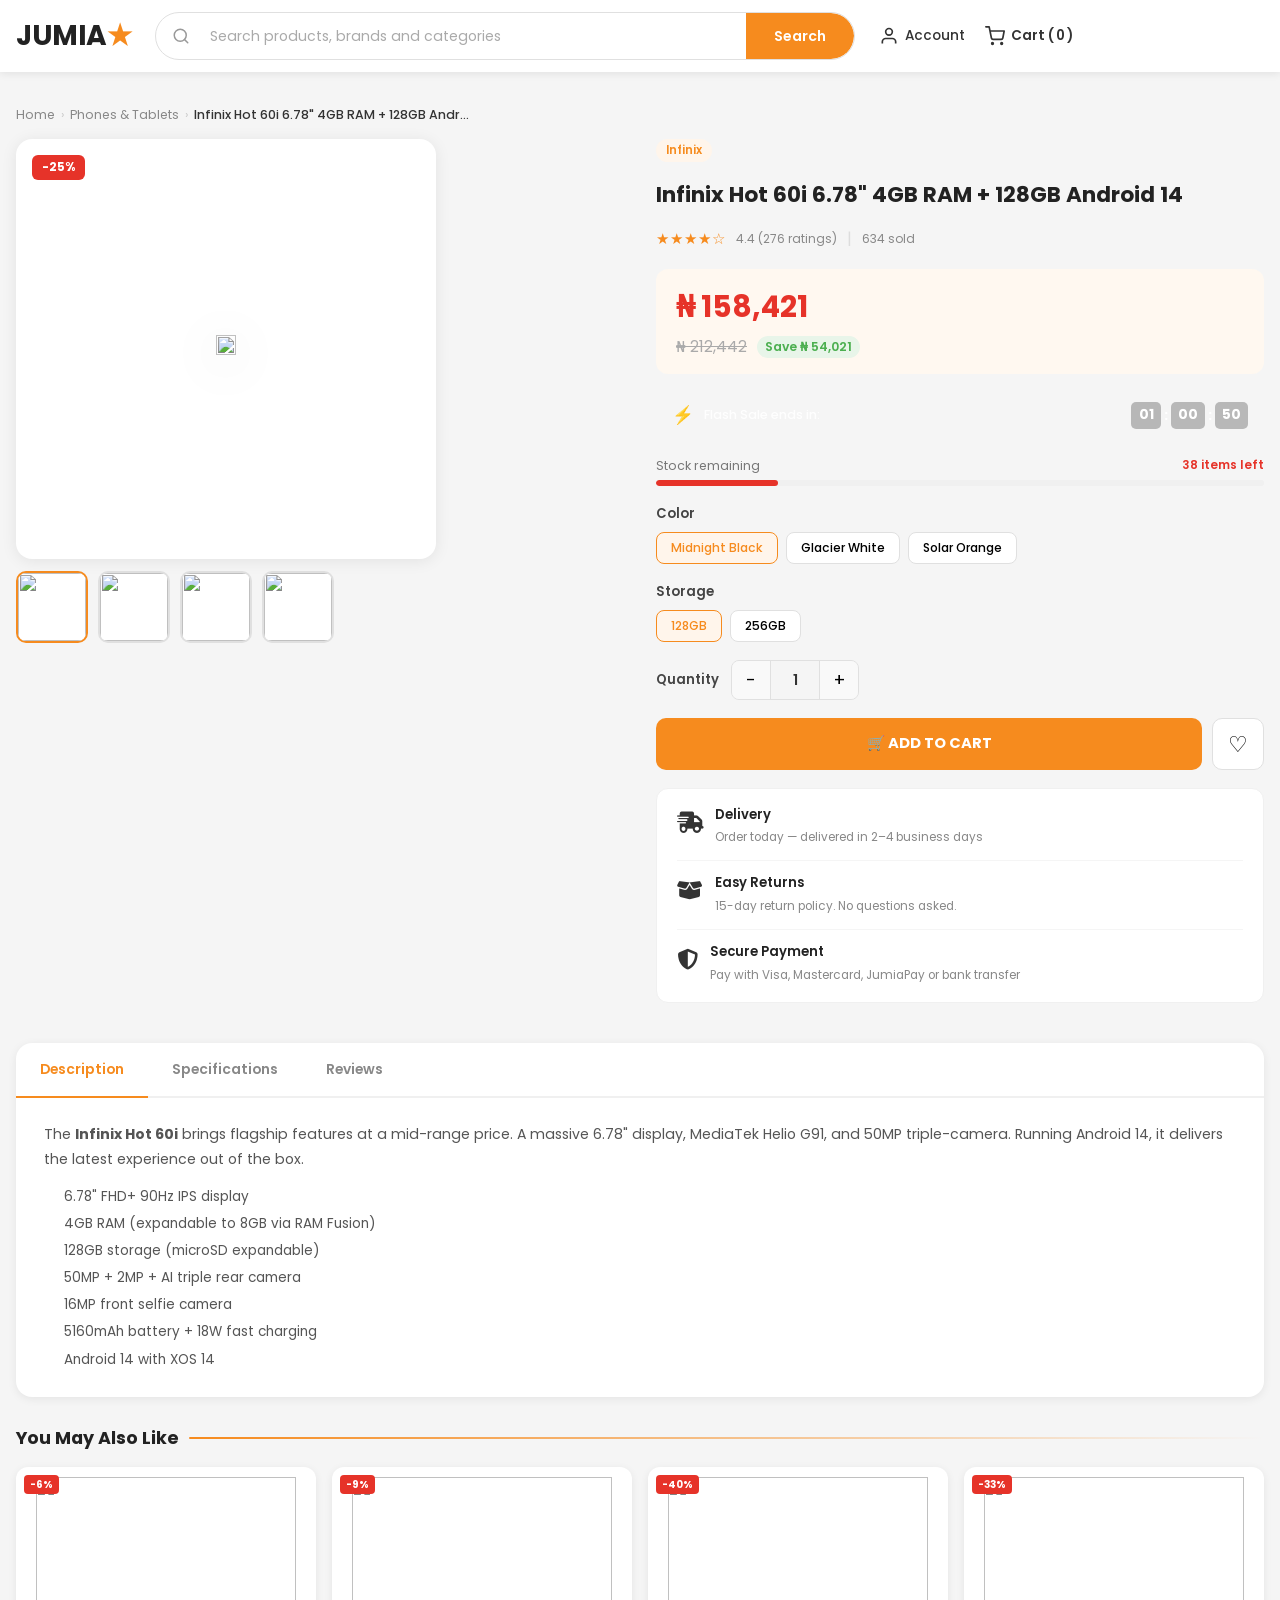
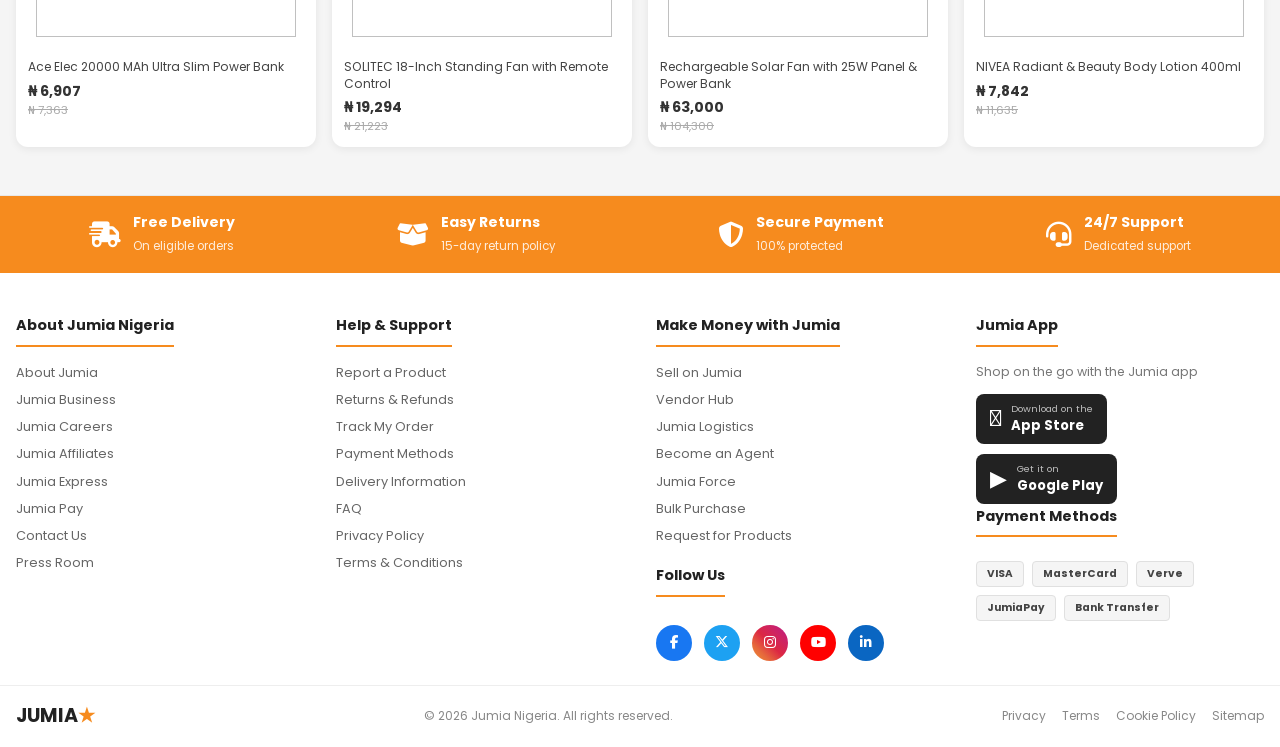
==== product.html @ 9095f402 "Add files via upload" ====
<!DOCTYPE html>
<html lang="en">
<head>
  <meta charset="UTF-8" />
  <meta name="viewport" content="width=device-width, initial-scale=1.0" />
  <title>Product — Jumia Nigeria</title>
  <link rel="stylesheet" href="https://cdnjs.cloudflare.com/ajax/libs/font-awesome/6.5.1/css/all.min.css">
  <link rel="preconnect" href="https://fonts.googleapis.com" />
  <link rel="preconnect" href="https://fonts.gstatic.com" crossorigin />
  <link rel="stylesheet" href="https://cdnjs.cloudflare.com/ajax/libs/font-awesome/6.5.1/css/all.min.css">
  <link href="https://fonts.googleapis.com/css2?family=Poppins:wght@400;500;600;700&display=swap" rel="stylesheet" />
  <link rel="stylesheet" href="style.css" />
</head>
<body>
  <div class="toast" id="toast"></div>

  <!-- HEADER -->
  <header class="main-header">
    <div class="header-inner">
      <a href="index.html" class="logo">JUMIA<span class="logo-star">&#9733;</span></a>
      <form class="search-form" role="search" onsubmit="return false;">
        <span class="search-icon"><svg width="18" height="18" viewBox="0 0 24 24" fill="none" stroke="currentColor" stroke-width="2" stroke-linecap="round" stroke-linejoin="round"><circle cx="11" cy="11" r="8"/><line x1="21" y1="21" x2="16.65" y2="16.65"/></svg></span>
        <input type="search" class="search-input" placeholder="Search products, brands and categories" aria-label="Search products" />
        <button type="submit" class="search-btn">Search</button>
      </form>
      <nav class="header-nav">
        <a href="index.html" class="nav-item">
          <svg width="20" height="20" viewBox="0 0 24 24" fill="none" stroke="currentColor" stroke-width="2"><path d="M20 21v-2a4 4 0 0 0-4-4H8a4 4 0 0 0-4 4v2"/><circle cx="12" cy="7" r="4"/></svg>
          <span>Account</span>
        </a>
        <a href="cart.html" class="nav-item cart-item">
          <svg width="20" height="20" viewBox="0 0 24 24" fill="none" stroke="currentColor" stroke-width="2" stroke-linecap="round" stroke-linejoin="round"><circle cx="9" cy="21" r="1"/><circle cx="20" cy="21" r="1"/><path d="M1 1h4l2.68 13.39a2 2 0 0 0 2 1.61h9.72a2 2 0 0 0 2-1.61L23 6H6"/></svg>
          <span>Cart (<span id="cartCount">0</span>)</span>
        </a>
      </nav>
    </div>
  </header>

  <!-- PAGE -->
  <main class="main-content" style="padding-bottom:0">
    <div class="content-container">

      <nav class="breadcrumb">
        <a href="index.html">Home</a>
        <span class="breadcrumb-sep">›</span>
        <a href="#" id="bcCat">Category</a>
        <span class="breadcrumb-sep">›</span>
        <span class="breadcrumb-current" id="bcName">Product</span>
      </nav>

      <div class="product-page">
        <!-- GALLERY -->
        <div class="product-gallery">
          <div class="gallery-main">
            <span class="gallery-discount-tag" id="pdDiscount"></span>
            <span class="gallery-main-emoji" id="pdEmoji"></span>
          </div>
          <div class="gallery-thumbs" id="galleryThumbs"></div>
        </div>

        <!-- INFO -->
        <div class="product-info">
          <span class="product-brand-tag" id="pdBrand"></span>
          <h1 class="product-title" id="pdTitle">Loading...</h1>

          <div class="product-rating-row">
            <span class="stars" id="pdStars">★★★★☆</span>
            <span class="rating-count" id="pdRating"></span>
            <span class="rating-sep">|</span>
            <span class="rating-sold" id="pdSold"></span>
          </div>

          <div class="price-block">
            <span class="price-new" id="pdPriceNew"></span>
            <div class="price-old-row">
              <span class="price-old" id="pdPriceOld"></span>
              <span class="price-save" id="pdSave"></span>
            </div>
          </div>

          <div class="flash-bar">
            <span class="flash-bar-icon">⚡</span>
            <span class="flash-bar-label">Flash Sale ends in:</span>
            <div class="flash-bar-timer">
              <span class="flash-bar-unit" id="ftH">00</span>
              <span class="flash-bar-sep">:</span>
              <span class="flash-bar-unit" id="ftM">00</span>
              <span class="flash-bar-sep">:</span>
              <span class="flash-bar-unit" id="ftS">00</span>
            </div>
          </div>

          <div class="stock-wrap">
            <div class="stock-top">
              <span class="stock-bar-lbl">Stock remaining</span>
              <span class="stock-bar-txt" id="pdStockTxt"></span>
            </div>
            <div class="stock-bar-bg"><div class="stock-bar-fill" id="pdStockFill" style="width:20%"></div></div>
          </div>

          <div class="variant-section" id="colorsSection">
            <span class="variant-lbl">Color</span>
            <div class="variant-opts" id="colorOpts"></div>
          </div>
          <div class="variant-section" id="storageSection">
            <span class="variant-lbl">Storage</span>
            <div class="variant-opts" id="storageOpts"></div>
          </div>

          <div class="qty-row">
            <span class="qty-lbl">Quantity</span>
            <div class="qty-ctrl">
              <button class="qty-btn" id="qtyMinus">&#8722;</button>
              <span class="qty-num" id="qtyNum">1</span>
              <button class="qty-btn" id="qtyPlus">&#43;</button>
            </div>
          </div>

          <div class="cta-row">
            <button class="btn-cart" id="btnCart">&#128722; ADD TO CART</button>
            <button class="btn-wish" id="btnWish" title="Wishlist">&#9825;</button>
          </div>

          <div class="delivery-box">
            <div class="del-row"><span class="del-icon"><i class="fa-solid fa-truck-fast"></i></span><div class="del-text"><strong>Delivery</strong><span>Order today — delivered in 2–4 business days</span></div></div>
            <hr class="del-hr" />
            <div class="del-row"><span class="del-icon"><i class="fa-solid fa-box-open"></i></span><div class="del-text"><strong>Easy Returns</strong><span>15-day return policy. No questions asked.</span></div></div>
            <hr class="del-hr" />
            <div class="del-row"><span class="del-icon"><i class="fa-solid fa-shield-halved"></i></span><div class="del-text"><strong>Secure Payment</strong><span>Pay with Visa, Mastercard, JumiaPay or bank transfer</span></div></div>
          </div>
        </div>
      </div>

      <!-- PRODUCT TABS -->
      <div class="pd-tabs">
        <div class="pd-tabs-nav">
          <button class="pd-tab-btn active" data-tab="desc">Description</button>
          <button class="pd-tab-btn" data-tab="specs">Specifications</button>
          <button class="pd-tab-btn" data-tab="reviews">Reviews</button>
        </div>
        <div class="pd-tab-pane active" id="tab-desc"><div id="pdDesc"></div></div>
        <div class="pd-tab-pane" id="tab-specs"><table class="spec-table"><tbody id="pdSpecs"></tbody></table></div>
        <div class="pd-tab-pane" id="tab-reviews"><div id="pdReviews"></div></div>
      </div>

      <!-- RELATED -->
      <section class="related-sec">
        <h2 class="sec-title">You May Also Like</h2>
        <div class="related-grid" id="relatedGrid"></div>
      </section>

    </div>
  </main>

  <!-- ===== FOOTER ===== -->
  <footer class="site-footer">
    <div class="footer-top">
      <div class="footer-top-inner">

  <div class="footer-feature">
    <span class="footer-feature-icon">
      <i class="fa-solid fa-truck-fast"></i>
    </span>
    <div class="footer-feature-text">
      <strong>Free Delivery</strong>
      <span>On eligible orders</span>
    </div>
  </div>

  <div class="footer-feature">
    <span class="footer-feature-icon">
      <i class="fa-solid fa-box-open"></i>
    </span>
    <div class="footer-feature-text">
      <strong>Easy Returns</strong>
      <span>15-day return policy</span>
    </div>
  </div>

  <div class="footer-feature">
    <span class="footer-feature-icon">
      <i class="fa-solid fa-shield-halved"></i>
    </span>
    <div class="footer-feature-text">
      <strong>Secure Payment</strong>
      <span>100% protected</span>
    </div>
  </div>

  <div class="footer-feature">
    <span class="footer-feature-icon">
      <i class="fa-solid fa-headset"></i>
    </span>
    <div class="footer-feature-text">
      <strong>24/7 Support</strong>
      <span>Dedicated support</span>
    </div>
  </div>
</div>
</div>
    <div class="footer-main">
      <div class="footer-col">
        <h4 class="footer-col-title">About Jumia Nigeria</h4>
        <nav class="footer-links">
          <a href="#">About Jumia</a>
          <a href="#">Jumia Business</a>
          <a href="#">Jumia Careers</a>
          <a href="#">Jumia Affiliates</a>
          <a href="#">Jumia Express</a>
          <a href="#">Jumia Pay</a>
          <a href="#">Contact Us</a>
          <a href="#">Press Room</a>
        </nav>
      </div>
      <div class="footer-col">
        <h4 class="footer-col-title">Help &amp; Support</h4>
        <nav class="footer-links">
          <a href="#">Report a Product</a>
          <a href="#">Returns &amp; Refunds</a>
          <a href="#">Track My Order</a>
          <a href="#">Payment Methods</a>
          <a href="#">Delivery Information</a>
          <a href="#">FAQ</a>
          <a href="#">Privacy Policy</a>
          <a href="#">Terms &amp; Conditions</a>
        </nav>
      </div>
      <div class="footer-col">
        <h4 class="footer-col-title">Make Money with Jumia</h4>
        <nav class="footer-links">
          <a href="#">Sell on Jumia</a>
          <a href="#">Vendor Hub</a>
          <a href="#">Jumia Logistics</a>
          <a href="#">Become an Agent</a>
          <a href="#">Jumia Force</a>
          <a href="#">Bulk Purchase</a>
          <a href="#">Request for Products</a>
        </nav>
        <h4 class="footer-col-title" style="margin-top:20px;">Follow Us</h4>
        <div class="footer-social">
          <a href="#" class="social-btn social-fb" aria-label="Facebook">
            <i class="fa-brands fa-facebook-f"></i>
          </a>
          <a href="#" class="social-btn social-tw" aria-label="Twitter">
            <i class="fa-brands fa-x-twitter"></i>
          </a>
          <a href="#" class="social-btn social-ig" aria-label="Instagram">
            <i class="fa-brands fa-instagram"></i>
          </a>
          <a href="#" class="social-btn social-yt" aria-label="YouTube">
            <i class="fa-brands fa-youtube"></i>
          </a>
          <a href="#" class="social-btn social-li" aria-label="LinkedIn">
            <i class="fa-brands fa-linkedin-in"></i>
          </a>
        </div>
      </div>
      <div class="footer-col">
        <h4 class="footer-col-title">Jumia App</h4>
        <p class="footer-app-subtitle">Shop on the go with the Jumia app</p>
        <div class="footer-apps">
          <a href="#" class="app-btn">
            <span class="app-btn-icon">&#63743;</span>
            <div class="app-btn-text"><small>Download on the</small><strong>App Store</strong></div>
          </a>
          <a href="#" class="app-btn">
            <span class="app-btn-icon">&#9654;</span>
            <div class="app-btn-text"><small>Get it on</small><strong>Google Play</strong></div>
          </a>
        </div>
        <h4 class="footer-col-title footer-payment-title">Payment Methods</h4>
        <div class="payment-icons">
          <span class="pay-badge">VISA</span>
          <span class="pay-badge">MasterCard</span>
          <span class="pay-badge">Verve</span>
          <span class="pay-badge">JumiaPay</span>
          <span class="pay-badge">Bank Transfer</span>
        </div>
      </div>
    </div>
    <div class="footer-bottom">
      <div class="footer-bottom-inner">
        <span class="footer-logo-text">JUMIA<span class="star">&#9733;</span></span>
        <p>&copy; 2026 Jumia Nigeria. All rights reserved.</p>
        <div class="footer-bottom-links">
          <a href="#">Privacy</a>
          <a href="#">Terms</a>
          <a href="#">Cookie Policy</a>
          <a href="#">Sitemap</a>
        </div>
      </div>
    </div>
  </footer>


<script>
/* ===== PRODUCT DATA ===== */
var PRODUCTS = {
  'power-bank':{
    id:'power-bank',
    name:'Ace Elec 20000 MAh Ultra Slim Power Bank',
    brand:'ACE ELEC',
    category:'Electronics',
    images:[
      'images/ultraslim powerbank9.jpg',
      'images/ultraslimpowerbank2.jpg',
      'images/ultraslimpowerbank3.jpg',
      'images/ultraslimpowerbank4.jpg'
    ],
    discount:'-6%',
    priceNew:6907,
    priceOld:7363,
    rating:'4.3 (89 ratings)',
    sold:'215 sold',
    stock:198,
    stockPct:15,
    colors:['Black','White','Blue'],
    storage:[],
    desc:'<p style="font-size:.88rem;line-height:1.8;color:#555">The <strong>Ace Elec 20000mAh Ultra Slim Power Bank</strong> is your perfect travel companion. Dual USB output charges two devices simultaneously. Its ultra-slim 15mm profile fits any bag or pocket.</p><ul style="font-size:.85rem;line-height:2;color:#555;padding-left:20px;margin-top:10px"><li>20,000mAh high-capacity battery</li><li>Dual USB-A output (5V / 2.1A each)</li><li>USB-C + Micro-USB input</li><li>4-LED battery indicator</li><li>Over-charge &amp; short-circuit protection</li><li>Slim profile — only 15mm thick</li></ul>',
    specs:[['Capacity','20,000 mAh'],['Output Ports','2× USB-A (5V/2.1A)'],['Input','Micro USB / USB-C'],['Thickness','15 mm'],['Weight','340 g'],['Colors','Black, White, Blue'],['Warranty','12 months']],
    reviews:[{name:'Chukwuemeka O.',
    date:'Jan 12, 2025',
    stars:5,
    text:'Really good power bank! Charged my phone 4 times from 0. Very slim and fits in my pocket easily.',
    verified:true},
    {
      name:'Amaka B.',
      date:'Dec 28, 2024',
      stars:4,
      text:'Good quality. Holds a lot of charge. Takes a while to fully recharge the bank itself though.',
      verified:true},
      {name:'Tunde F.',
      date:'Nov 19, 2024',
      stars:4,
      text:'Solid product. LED indicator is helpful. Build quality feels premium for the price.',
      verified:false}]},

  'standing-fan':{
    id:'standing-fan',
    name:'SOLITEC 18-Inch Standing Fan with Remote Control',
    brand:'SOLITEC',
    category:'Appliances',
    images:[
      'images/standingfan2.jpg',
      'images/solarfan2.jpg',
      'images/Rechargablefan.jpg',
      'images/standingfan2.jpg'
    ],
    discount:'-9%',
    priceNew:19294,
    priceOld:21223,
    rating:'4.5 (213 ratings)',
    sold:'521 sold',
    stock:67,
    stockPct:30,
    colors:['White','Black'],
    storage:[],
    desc:'<p style="font-size:.88rem;line-height:1.8;color:#555">The <strong>SOLITEC 18-Inch Standing Fan</strong> delivers powerful, silent airflow for large rooms. The included remote lets you adjust speed and oscillation from your sofa. Features 5 speed settings and a 7.5-hour timer.</p><ul style="font-size:.85rem;line-height:2;color:#555;padding-left:20px;margin-top:10px"><li>18-inch blade diameter</li><li>Remote control included (15 m range)</li><li>5 speed settings + sleep mode</li><li>90° horizontal oscillation</li><li>7.5-hour programmable timer</li><li>Ultra-quiet ≤ 48 dB operation</li></ul>',
    specs:[['Blade Size','18 inches'],['Speed Settings','5'],['Oscillation','90°'],['Timer','7.5 hours'],['Noise Level','≤ 48 dB'],['Power','60 W'],['Colors','White, Black'],['Warranty','12 months']],
    reviews:[{name:'Ngozi A.',date:'Feb 3, 2025',stars:5,text:'Excellent fan! The remote is super convenient and the sleep mode is very quiet at night.',verified:true},{name:'Kehinde O.',date:'Jan 25, 2025',stars:5,text:'Very powerful. Cools down my sitting room quickly and is easy to assemble.',verified:true},{name:'Segun M.',date:'Dec 10, 2024',stars:4,text:'Good fan overall. The remote works well. Packaging was slightly damaged on delivery but the product itself is fine.',verified:true}]},

  'solar-fan':{
    id:'solar-fan',
    name:'Rechargeable Solar Fan with 25W Panel & Power Bank',
    brand:'SunBreeze',
    category:'Electronics',
    images:[
      'images/Rechargablefan.jpg',
      'images/standingfan2.jpg',
      'images/solar fan.jpg',
      'images/Rechargablefan.jpg'
    ],
    discount:'-40%',
    priceNew:63000,
    priceOld:104300,
    rating:'4.0 (56 ratings)',
    sold:'98 sold',
    stock:28,
    stockPct:8,
    colors:['White'],
    storage:[],
    desc:'<p style="font-size:.88rem;line-height:1.8;color:#555">The ultimate off-grid cooling solution. The <strong>SunBreeze Rechargeable Solar Fan</strong> combines a 25W solar panel, 8000mAh battery, and a powerful DC fan. Perfect for NEPA outages.</p><ul style="font-size:.85rem;line-height:2;color:#555;padding-left:20px;margin-top:10px"><li>25W monocrystalline silicon solar panel</li><li>8000mAh lithium battery backup</li><li>3 fan speed settings</li><li>USB port to charge your phone</li><li>Solar + AC dual charging</li><li>Built-in LED lighting</li></ul>',
    specs:[['Solar Panel','25W Monocrystalline'],['Battery','8000 mAh Lithium'],['Fan Speeds','3'],['Charging','Solar + AC'],['USB Output','5V / 1A'],['Runtime','Up to 12 hrs (low speed)'],['Warranty','6 months']],
    reviews:[{name:'Ibrahim Y.',date:'Jan 8, 2025',stars:4,text:'Really useful product. The solar charging works brilliantly in Lagos sun. A lifesaver during NEPA cuts.',verified:true},{name:'Blessing C.',date:'Dec 15, 2024',stars:4,text:'Good product. Battery lasts long on low speed. The LED light is a nice bonus.',verified:false}]},

  'nivea-lotion':{
    id:'nivea-lotion',
    name:'NIVEA Radiant & Beauty Body Lotion 400ml',
    brand:'NIVEA',
    category:'Health & Beauty',
    images:[
      'images/NIVEA1.jpg',
      'images/Nivea2.jpg',
      'images/Nivea3.jpg',
      'images/Nivea2.jpg'
    ],
    discount:'-33%',
    priceNew:7842,
    priceOld:11635,
    rating:'4.7 (412 ratings)',
    sold:'1,204 sold',
    stock:94,
    stockPct:45,
    colors:['400ml'],
    storage:[],
    desc:'<p style="font-size:.88rem;line-height:1.8;color:#555">NIVEA Radiant &amp; Beauty Body Lotion is enriched with SPF 15 and natural oils to moisturise and protect your skin. The lightweight formula absorbs quickly without leaving a greasy feel.</p><ul style="font-size:.85rem;line-height:2;color:#555;padding-left:20px;margin-top:10px"><li>SPF 15 sun protection</li><li>Enriched with Natural Oils &amp; Vitamin C</li><li>24-hour moisturisation</li><li>Quick-absorbing, non-greasy</li><li>Dermatologically tested</li><li>400 ml generous size</li></ul>',
    specs:[['Volume','400 ml'],['SPF','SPF 15'],['Skin Type','All skin types'],['Key Ingredients','Natural Oils, Vitamin C'],['Scent','Fresh & Light'],['Dermatologist Tested','Yes'],['Origin','Germany']],
    reviews:[{name:'Funke A.',date:'Feb 10, 2025',stars:5,text:'My skin has never felt this smooth! The scent is lovely and it lasts all day. I\'ve been buying this for years.',verified:true},{name:'Chioma N.',date:'Jan 20, 2025',stars:5,text:'Best lotion on Jumia! Very affordable. Absorbs fast and makes skin glow beautifully.',verified:true},{name:'Zainab K.',date:'Dec 5, 2024',stars:4,text:'Good product. Moisturises well. I just wish it had a pump dispenser.',verified:true}]},

  'air-fryer':{
    id:'air-fryer',
    name:'SILVER CREST 8L Extra Large Digital Air Fryer 2400W',
    brand:'SILVER CREST',
    category:'Appliances',
    images:[
      'images/deepfry.jpg',
      'images/deepfry2.jpg',
      'images/deepfry.jpg',
      'images/deepfry2.jpg'
    ],
    discount:'-18%',
    priceNew:36000,
    priceOld:44000,
    rating:'4.6 (334 ratings)',
    sold:'789 sold',
    stock:100,
    stockPct:60,
    colors:['Black','White'],
    storage:[],
    desc:'<p style="font-size:.88rem;line-height:1.8;color:#555">Cook healthier meals with the <strong>SILVER CREST 8L Digital Air Fryer</strong>. With 2400W of power and 8-litre capacity, it is perfect for large families. Digital touchscreen gives precise control.</p><ul style="font-size:.85rem;line-height:2;color:#555;padding-left:20px;margin-top:10px"><li>8-litre extra-large capacity (feeds 6–8 people)</li><li>2400W powerful heating element</li><li>Temperature: 80°C – 200°C</li><li>Timer: up to 60 minutes</li><li>8 preset cooking programmes</li><li>Digital LED touchscreen</li><li>Dishwasher-safe basket</li></ul>',
    specs:[['Capacity','8 litres'],['Power','2400 W'],['Temperature','80°C – 200°C'],['Timer','Up to 60 min'],['Presets','8 cooking modes'],['Display','Digital LED Touchscreen'],['Basket','Dishwasher safe'],['Warranty','12 months']],
    reviews:[{name:'Adaeze P.',date:'Feb 14, 2025',stars:5,text:'Absolutely love this air fryer! The 8L is perfect for my family of 6. Chips come out crispy with barely any oil.',verified:true},{name:'Emeka O.',date:'Jan 30, 2025',stars:5,text:'Excellent quality and very easy to use. The digital controls are intuitive. Worth every naira!',verified:true},{name:'Fatima B.',date:'Dec 20, 2024',stars:4,text:'Great capacity and cooks evenly. Slightly noisy at max power but not a dealbreaker.',verified:true}]},

  'infinix-phone':{
    id:'infinix-phone',
    name:'Infinix Hot 60i 6.78" 4GB RAM + 128GB Android 14',
    brand:'Infinix',
    category:'Phones & Tablets',
    images:[
      'images/phone image2.jpg',
      'images/.jpg',
      'images/.jpg',
      'images/.jpg'
    ],
    discount:'-25%',
    priceNew:158421,
    priceOld:212442,
    rating:'4.4 (276 ratings)',
    sold:'634 sold',
    stock:38,
    stockPct:20,
    colors:['Midnight Black','Glacier White','Solar Orange'],
    storage:['128GB','256GB'],
    desc:'<p style="font-size:.88rem;line-height:1.8;color:#555">The <strong>Infinix Hot 60i</strong> brings flagship features at a mid-range price. A massive 6.78" display, MediaTek Helio G91, and 50MP triple-camera. Running Android 14, it delivers the latest experience out of the box.</p><ul style="font-size:.85rem;line-height:2;color:#555;padding-left:20px;margin-top:10px"><li>6.78" FHD+ 90Hz IPS display</li><li>4GB RAM (expandable to 8GB via RAM Fusion)</li><li>128GB storage (microSD expandable)</li><li>50MP + 2MP + AI triple rear camera</li><li>16MP front selfie camera</li><li>5160mAh battery + 18W fast charging</li><li>Android 14 with XOS 14</li></ul>',
    specs:[['Display','6.78" FHD+ IPS 90Hz'],['Processor','MediaTek Helio G91'],['RAM','4GB (up to 8GB)'],['Storage','128GB + microSD'],['Rear Camera','50MP + 2MP + AI'],['Front Camera','16MP'],['Battery','5160mAh, 18W fast charge'],['OS','Android 14, XOS 14'],['SIM','Dual Nano-SIM']],
    reviews:[{name:'David K.',date:'Feb 20, 2025',stars:5,text:'Incredible value for money! The 90Hz display is buttery smooth and the cameras are great in daylight. Battery life is impressive.',verified:true},{name:'Adaobi M.',date:'Feb 5, 2025',stars:4,text:'Good phone overall. Performance is smooth for daily tasks. Low-light camera could be better but expected at this price.',verified:true},{name:'Yusuf I.',date:'Jan 18, 2025',stars:5,text:'Best budget phone I\'ve owned. The display is gorgeous and the build quality feels premium.',verified:true}]}
};

var ALL = Object.values(PRODUCTS);

function fmt(n){return '₦\u00A0'+n.toLocaleString('en-NG');}

/* ===== LOAD PRODUCT ===== */
var pid  = (new URLSearchParams(location.search)).get('id')||'infinix-phone';
var prod = PRODUCTS[pid]||PRODUCTS['infinix-phone'];

document.title = prod.name+' — Jumia Nigeria';
document.getElementById('bcCat').textContent  = prod.category;
document.getElementById('bcName').textContent = prod.name.length>42?prod.name.substring(0,42)+'…':prod.name;

document.getElementById('pdEmoji').innerHTML =
'<img src="'+prod.images[0]+'" class="product-main-img">';

document.getElementById('pdDiscount').textContent = prod.discount;
/* thumbs */
var tHtml='';
for(var i=0;i<prod.images.length;i++)
tHtml+='<div class="gallery-thumb'+(i===0?' active':'')+'"><img src="'+prod.images[i]+'" style="width:100%;height:100%;object-fit:contain;"></div>';
document.getElementById('galleryThumbs').innerHTML=tHtml;
document.querySelectorAll('.gallery-thumb').forEach(function(t,i){
  t.addEventListener('click',function(){

    document.querySelectorAll('.gallery-thumb')
    .forEach(function(x){x.classList.remove('active');});

    t.classList.add('active');

    document.getElementById('pdEmoji').innerHTML =
    '<img src="'+prod.images[i]+'" style="width:100%;height:100%;object-fit:contain;">';
  });
});

document.getElementById('pdBrand').textContent    = prod.brand;
document.getElementById('pdTitle').textContent    = prod.name;
document.getElementById('pdRating').textContent   = prod.rating;
document.getElementById('pdSold').textContent     = prod.sold;
document.getElementById('pdPriceNew').textContent = fmt(prod.priceNew);
document.getElementById('pdPriceOld').textContent = fmt(prod.priceOld);
document.getElementById('pdSave').textContent     = 'Save '+fmt(prod.priceOld-prod.priceNew);
document.getElementById('pdStockTxt').textContent = prod.stock+' items left';
document.getElementById('pdStockFill').style.width= prod.stockPct+'%';

/* star fill */
var fullStars = Math.round(parseFloat(prod.rating));
document.getElementById('pdStars').textContent = '★'.repeat(Math.min(fullStars,5))+'☆'.repeat(Math.max(0,5-fullStars));

/* color variants */
var colOpts=document.getElementById('colorOpts');
if(prod.colors.length){
  prod.colors.forEach(function(c,i){
    var b=document.createElement('button');b.className='variant-btn'+(i===0?' active':'');b.textContent=c;
    b.addEventListener('click',function(){document.querySelectorAll('#colorOpts .variant-btn').forEach(function(x){x.classList.remove('active');});b.classList.add('active');});
    colOpts.appendChild(b);
  });
}else{document.getElementById('colorsSection').style.display='none';}

/* storage variants */
var stoOpts=document.getElementById('storageOpts');
if(prod.storage&&prod.storage.length){
  prod.storage.forEach(function(s,i){
    var b=document.createElement('button');b.className='variant-btn'+(i===0?' active':'');b.textContent=s;
    b.addEventListener('click',function(){document.querySelectorAll('#storageOpts .variant-btn').forEach(function(x){x.classList.remove('active');});b.classList.add('active');});
    stoOpts.appendChild(b);
  });
}else{document.getElementById('storageSection').style.display='none';}

/* description */
document.getElementById('pdDesc').innerHTML=prod.desc;

/* specs */
var tbody=document.getElementById('pdSpecs');
prod.specs.forEach(function(r){var tr=document.createElement('tr');tr.innerHTML='<td>'+r[0]+'</td><td>'+r[1]+'</td>';tbody.appendChild(tr);});

/* reviews */
var rDiv=document.getElementById('pdReviews');
prod.reviews.forEach(function(r){
  var s='★'.repeat(r.stars)+'☆'.repeat(5-r.stars);
  rDiv.innerHTML+='<div class="review-card"><div class="review-top"><span class="review-name">'+r.name+'</span><span class="review-date">'+r.date+'</span></div><div class="review-stars">'+s+'</div><p class="review-body">'+r.text+'</p>'+(r.verified?'<p class="review-verified">✓ Verified Purchase</p>':'')+'</div>';
});

/* related */
var relG=document.getElementById('relatedGrid');
ALL.filter(function(p){return p.id!==pid;})
.slice(0,4)
.forEach(function(p){
  var a=document.createElement('a');
  a.href='product.html?id='+p.id;
  a.className='related-card';

  a.innerHTML=
  '<div class="related-img">'+
  '<span class="related-badge">'+p.discount+'</span>'+
  '<img src="'+p.images[0]+'" class="related-product-img">'+
  '</div>'+
  '<div class="related-info">'+
  '<p class="related-name">'+p.name+'</p>'+
  '<p class="related-price-new">'+fmt(p.priceNew)+'</p>'+
  '<p class="related-price-old">'+fmt(p.priceOld)+'</p>'+
  '</div>';
  relG.appendChild(a);
});

/* ===== QUANTITY ===== */
var qty=1;
document.getElementById('qtyMinus').addEventListener('click',function(){if(qty>1){qty--;document.getElementById('qtyNum').textContent=qty;}});
document.getElementById('qtyPlus').addEventListener('click',function(){if(qty<prod.stock){qty++;document.getElementById('qtyNum').textContent=qty;}});

/* ===== CART ===== */
function getCart(){try{return JSON.parse(localStorage.getItem('jumia_cart')||'[]');}catch(e){return[];}}
function saveCart(c){localStorage.setItem('jumia_cart',JSON.stringify(c));}
function refreshCount(){var t=getCart().reduce(function(s,i){return s+i.qty;},0);document.getElementById('cartCount').textContent=t;}
refreshCount();

document.getElementById('btnCart').addEventListener('click',function(){
  var cart=getCart();
  var color=(document.querySelector('#colorOpts .variant-btn.active')||{}).textContent||'';
  var stor=(document.querySelector('#storageOpts .variant-btn.active')||{}).textContent||'';
  var ex=cart.find(function(i){return i.id===pid&&i.color===color&&i.storage===stor;});
  if(ex){
  ex.qty+=qty;
}else{
  cart.push({
    id: pid,
    name: prod.name,
    images: prod.images,
    price: prod.priceNew,
    color: color,
    storage: stor,
    qty: qty
  });
}
  saveCart(cart);refreshCount();
  var btn=document.getElementById('btnCart');
  btn.textContent='✓ Added to Cart!';btn.classList.add('added');
  showToast('✓ '+qty+'× added to cart');
  setTimeout(function(){btn.innerHTML='&#128722; ADD TO CART';btn.classList.remove('added');},2000);
});

document.getElementById('btnWish').addEventListener('click',function(){
  this.classList.toggle('wished');
  this.textContent=this.classList.contains('wished')?'♥':'♡';
});

/* ===== TABS ===== */
document.querySelectorAll('.pd-tab-btn').forEach(function(btn){
  btn.addEventListener('click',function(){
    document.querySelectorAll('.pd-tab-btn').forEach(function(b){b.classList.remove('active');});
    document.querySelectorAll('.pd-tab-pane').forEach(function(p){p.classList.remove('active');});
    btn.classList.add('active');
    document.getElementById('tab-'+btn.dataset.tab).classList.add('active');
  });
});

/* ===== FLASH TIMER ===== */
var secs=3652;
function pad(n){return String(n).padStart(2,'0');}
function tickT(){if(secs<=0)return;secs--;document.getElementById('ftH').textContent=pad(Math.floor(secs/3600));document.getElementById('ftM').textContent=pad(Math.floor((secs%3600)/60));document.getElementById('ftS').textContent=pad(secs%60);}
document.getElementById('ftH').textContent=pad(Math.floor(secs/3600));
document.getElementById('ftM').textContent=pad(Math.floor((secs%3600)/60));
document.getElementById('ftS').textContent=pad(secs%60);
setInterval(tickT,1000);

/* ===== TOAST ===== */
function showToast(msg){var t=document.getElementById('toast');t.textContent=msg;t.classList.add('show');setTimeout(function(){t.classList.remove('show');},2500);}
</script>
</body>
</html>
---- style.css ----
/* === RESET & BASE === */
*, *::before, *::after {
  margin: 0;
  padding: 0;
  box-sizing: border-box;
}

html {
  font-size: 16px;
  scroll-behavior: smooth;
}

body {
  font-family: 'Poppins', sans-serif;
  font-weight: 400;
  color: #333;
  background: #f5f5f5;
  line-height: 1.5;
}

a {
  text-decoration: none;
  color: inherit;
}

ul {
  list-style: none;
}

button {
  cursor: pointer;
  border: none;
  background: none;
  font-family: inherit;
}

input,
select {
  font-family: inherit;
  border: none;
  outline: none;
}


/* new product image */
.product-img-wrap {
  height: 150px;
  display: flex;
  align-items: center;
  justify-content: center;
  background: #f5f5f5;
  overflow: hidden;
}

.product-img-wrap img {
  max-width: 100%;
  max-height: 100%;
  object-fit: contain; /* keeps proportions */
}
/* =========================================
   LAYOUT CONTAINERS
   ========================================= */
.content-container {
  max-width: 1280px;
  margin: 0 auto;
  padding: 0 16px;
}

/* =========================================
   UTILITY BAR
   ========================================= */
.utility-bar {
  background: #f0f0f0;
  height: 40px;
  border-bottom: 1px solid #e0e0e0;
}

.utility-inner {
  max-width: 1280px;
  margin: 0 auto;
  padding: 0 16px;
  height: 100%;
  display: flex;
  align-items: center;
  justify-content: space-between;
}

.utility-sell {
  color: #f68b1e;
  font-size: 0.8rem;
  font-weight: 600;
  display: flex;
  align-items: center;
  gap: 4px;
  transition: opacity 0.2s;
}

.utility-sell:hover {
  opacity: 0.75;
}

.utility-center {
  display: flex;
  align-items: center;
  gap: 24px;
}

.utility-logo {
  font-size: 1rem;
  font-weight: 700;
  color: #222;
}

.utility-logo .star {
  color: #f68b1e;
}

.utility-service {
  font-size: 0.78rem;
  font-weight: 600;
  color: #555;
}

.utility-nav {
  display: flex;
  align-items: center;
  gap: 20px;
}

.utility-nav a {
  font-size: 0.78rem;
  color: #444;
  font-weight: 500;
  transition: color 0.2s;
}

.utility-nav a:hover {
  color: #f68b1e;
}

/* === MAIN HEADER ==== */
.main-header {
  background: #fff;
  box-shadow: 0 2px 8px rgba(0, 0, 0, 0.08);
  position: sticky;
  top: 0;
  z-index: 200;
}

.header-inner {
  max-width: 1280px;
  margin: 0 auto;
  padding: 12px 16px;
  display: flex;
  align-items: center;
  gap: 24px;
}

.logo {
  font-size: 1.75rem;
  font-weight: 700;
  color: #222;
  letter-spacing: -0.5px;
  white-space: nowrap;
  flex-shrink: 0;
}

.logo-star {
  color: #f68b1e;
}

.search-form {
  flex: 1;
  display: flex;
  align-items: center;
  border: 1.5px solid #e0e0e0;
  border-radius: 50px;
  overflow: hidden;
  background: #fff;
  transition: border-color 0.2s, box-shadow 0.2s;
  max-width: 700px;
}

.search-form:focus-within {
  border-color: #f68b1e;
  box-shadow: 0 0 0 3px rgba(246, 139, 30, 0.12);
}

.search-icon {
  display: flex;
  align-items: center;
  padding: 0 12px 0 16px;
  color: #999;
  flex-shrink: 0;
}

.search-input {
  flex: 1;
  padding: 11px 8px;
  font-size: 0.88rem;
  color: #333;
  background: transparent;
}

.search-input::placeholder {
  color: #aaa;
}

.search-btn {
  background: #f68b1e;
  color: #fff;
  font-size: 0.88rem;
  font-weight: 600;
  padding: 0 28px;
  min-height: 46px;
  border-radius: 0 50px 50px 0;
  transition: background 0.2s;
  white-space: nowrap;
}

.search-btn:hover {
  background: #e07a10;
}

.header-nav {
  display: flex;
  align-items: center;
  gap: 20px;
  flex-shrink: 0;
}

.nav-item {
  display: flex;
  align-items: center;
  gap: 6px;
  font-size: 0.85rem;
  font-weight: 500;
  color: #333;
  transition: color 0.2s;
  white-space: nowrap;
  cursor: pointer;
}

.nav-item:hover {
  color: #f68b1e;
}

.nav-item svg {
  flex-shrink: 0;
}

.nav-item span {
  display: flex;
  align-items: center;
  gap: 2px;
}

.chevron {
  opacity: 0.6;
}

.cart-item {
  font-weight: 600;
}

/* === MAIN CONTENT ==== */
.main-content {
  padding: 20px 0 0;
}

/* === HERO GRID (3-COLUMN) ==== */
.hero-grid {
  display: grid;
  grid-template-columns: 20% 55% 25%;
  gap: 16px;
  align-items: start;
}

/* === CATEGORY SIDEBAR ==== */
.category-sidebar {
  background: #fff;
  border-radius: 12px;
  box-shadow: 0 2px 10px rgba(0, 0, 0, 0.07);
  overflow: hidden;
}

.category-list {
  padding: 8px 0;
}

.category-item {
  display: flex;
  align-items: center;
  gap: 10px;
  padding: 10px 16px;
  font-size: 0.83rem;
  font-weight: 500;
  color: #333;
  cursor: pointer;
  transition: background 0.2s, color 0.2s;
}

.category-item:hover {
  background: #fff5eb;
  color: #f68b1e;
}

.category-item svg {
  flex-shrink: 0;
  opacity: 0.65;
  transition: opacity 0.2s;
}

.category-item:hover svg {
  opacity: 1;
  stroke: #f68b1e;
}

.category-more {
  color: #555;
  border-top: 1px solid #f0f0f0;
  margin-top: 4px;
  padding-top: 12px;
}

/* == HERO BANNER == */
.hero-banner {
  width: 100%;
  height: 350px;
  border-radius: 16px;
  box-shadow: 0 4px 20px rgba(246, 139, 30, 0.3);
  position: relative;
  overflow: hidden;
  min-height: 360px;
  display: flex;
  flex-direction: column;
  justify-content: space-between;
}


.hero-slider {
  position: relative;
  width: 100%;
  overflow: hidden;
}

.hero-track {
  display: flex;
  transition: transform 0.6s ease-in-out;
}

.hero-banner {
  min-width: 100%;
  box-sizing: border-box;
  padding: 40px 20px;
}

/* Responsive layout */
.banner-content{
  position:relative;
  z-index:2;
  height:100%;
  display:flex;
  align-items:center;
}

.banner-bg{
  position:absolute;
  top:0;
  left:0;
  width:100%;
  height:100%;
  object-fit:cover;
}
.banner-text {
  flex: 1 1 50%;
}

.banner-image-area {
  flex: 1 1 40%;
  text-align: center;
}

.banner-headline {
  font-size: 2.5rem;
}

@media (max-width: 768px) {
  .banner-content {
    flex-direction: column;
    text-align: center;
  }

  .banner-text,
  .banner-image-area {
    flex: 1 1 100%;
  }

  .banner-headline {
    font-size: 1.8rem;
  }
}
.banner-content {
  display: flex;
  align-items: center;
  justify-content: space-between;
  padding: 40px 40px 24px;
  flex: 1;
}

.banner-text {
  display: flex;
  flex-direction: column;
  gap: 12px;
  max-width: 55%;
}

.banner-brand {
  font-size: 1.4rem;
  font-weight: 700;
  color: #fff;
  line-height: 1.15;
}

.banner-delivery-text {
  font-size: 1.2rem;
  letter-spacing: 2px;
}

.banner-headline {
  font-size: 1.9rem;
  font-weight: 700;
  color: #fff;
  line-height: 1.2;
  text-shadow: 0 2px 4px rgba(0, 0, 0, 0.15);
}

.banner-sub {
  font-size: 1rem;
  color: rgba(255, 255, 255, 0.92);
}

.banner-terms {
  font-size: 0.72rem;
  color: rgba(255, 255, 255, 0.7);
  margin-top: 8px;
}

.banner-image-area {
  display: flex;
  align-items: center;
  justify-content: center;
  flex: 1;
}

.banner-truck-wrap {
  position: relative;
}

.truck-icon {
  font-size: 5rem;
  filter: drop-shadow(0 8px 16px rgba(0, 0, 0, 0.3));
  transform: scaleX(-1);
  display: block;
}

.banner-delivery-badge {
  position: absolute;
  bottom: -16px;
  right: -10px;
  background: #fff;
  color: #f68b1e;
  font-size: 0.65rem;
  font-weight: 700;
  padding: 4px 8px;
  border-radius: 8px;
  line-height: 1.4;
  text-align: center;
  box-shadow: 0 2px 8px rgba(0, 0, 0, 0.15);
}

.banner-discover {
  position: absolute;
  bottom: 48px;
  right: 28px;
  background: rgba(255, 255, 255, 0.2);
  color: #fff;
  font-size: 0.78rem;
  font-weight: 700;
  padding: 8px 20px;
  border-radius: 8px;
  letter-spacing: 1px;
  border: 1.5px solid rgba(255, 255, 255, 0.5);
  backdrop-filter: blur(4px);
  transition: background 0.2s;
}

.banner-discover:hover {
  background: rgba(255, 255, 255, 0.35);
}

.banner-arrow-next {
  position: absolute;
  right: 12px;
  top: 50%;
  transform: translateY(-50%);
  width: 36px;
  height: 36px;
  background: rgba(255, 255, 255, 0.25);
  color: #fff;
  font-size: 1.4rem;
  border-radius: 50%;
  display: flex;
  align-items: center;
  justify-content: center;
  backdrop-filter: blur(4px);
  border: 1.5px solid rgba(255, 255, 255, 0.4);
  transition: background 0.2s;
}

.banner-arrow-next:hover {
  background: rgba(255, 255, 255, 0.45);
}

.carousel-dots {
  display: flex;
  align-items: center;
  justify-content: center;
  gap: 6px;
  padding-bottom: 16px;
}

.dot {
  width: 8px;
  height: 8px;
  border-radius: 50%;
  background: rgba(255, 255, 255, 0.5);
}

.dot.active {
  background: #fff;
  width: 20px;
  border-radius: 4px;
}

/* =========================================
   PROMO STACK (RIGHT SIDEBAR)
   ========================================= */
.promo-stack {
  display: flex;
  flex-direction: column;
  gap: 12px;
}

.promo-card {
  background: #fff;
  border-radius: 12px;
  box-shadow: 0 2px 8px rgba(0, 0, 0, 0.07);
  padding: 16px;
  display: flex;
  align-items: center;
  gap: 12px;
  transition: transform 0.2s, box-shadow 0.2s;
}

.promo-card:hover {
  transform: translateY(-2px);
  box-shadow: 0 6px 18px rgba(0, 0, 0, 0.1);
}

.promo-icon {
  flex-shrink: 0;
  width: 44px;
  height: 44px;
  background: #fff5eb;
  border-radius: 10px;
  display: flex;
  align-items: center;
  justify-content: center;
}

.promo-text {
  display: flex;
  flex-direction: column;
  gap: 2px;
}

.promo-text strong {
  font-size: 0.82rem;
  font-weight: 600;
  color: #222;
}

.promo-text span {
  font-size: 0.72rem;
  color: #888;
}

.promo-card--force {
  background: #f68b1e;
  flex-direction: column;
  align-items: center;
  justify-content: center;
  padding: 24px 16px;
  text-align: center;
  min-height: 120px;
  box-shadow: 0 4px 16px rgba(246, 139, 30, 0.35);
}

.promo-card--force:hover {
  transform: translateY(-3px);
  box-shadow: 0 8px 24px rgba(246, 139, 30, 0.4);
}

.force-content {
  display: flex;
  flex-direction: column;
  align-items: center;
  gap: 2px;
}

.force-title {
  font-size: 1rem;
  font-weight: 700;
  color: #fff;
  letter-spacing: 1px;
}

.force-subtitle {
  font-size: 1.6rem;
  font-weight: 700;
  color: #fff;
  letter-spacing: 2px;
}

.force-cta {
  margin-top: 8px;
  font-size: 0.88rem;
  font-weight: 700;
  color: #fff;
  border: 2px solid rgba(255, 255, 255, 0.7);
  border-radius: 6px;
  padding: 6px 20px;
  letter-spacing: 1px;
  transition: background 0.2s;
}

.promo-card--force:hover .force-cta {
  background: rgba(255, 255, 255, 0.15);
}

/* =========================================
   PROMO HORIZONTAL SCROLL SECTION
   ========================================= */
.promo-scroll-section {
  margin-top: 20px;
  background: #fff;
  border-radius: 12px;
  box-shadow: 0 2px 10px rgba(0, 0, 0, 0.07);
  padding: 20px;
  overflow: hidden;
}

.promo-scroll-track {
  display: flex;
  gap: 16px;
  overflow-x: auto;
  padding-bottom: 8px;
  scrollbar-width: none;
  -ms-overflow-style: none;
}

.promo-scroll-track::-webkit-scrollbar {
  display: none;
}

.scroll-card {
  flex-shrink: 0;
  width: 148px;
  cursor: pointer;
}

.scroll-card-img {
  width: 148px;
  height: 148px;
  border-radius: 12px;
  display: flex;
  align-items: center;
  justify-content: center;
  overflow: hidden;
  transition: transform 0.25s;
}

.scroll-card-img img{
  width:100%;
  height:100%;
  object-fit:contain;
}

.scroll-card:hover .scroll-card-img {
  transform: scale(1.03);
}

.scroll-card-caption {
  margin-top: 8px;
  font-size: 0.78rem;
  font-weight: 500;
  color: #333;
  text-align: center;
  line-height: 1.3;
}

.scroll-img-1 { 
  background: linear-gradient(135deg, #1a1a2e, #16213e); 
}
.scroll-img-2 {
   background: linear-gradient(135deg, #2d6a4f, #52b788); 
}
.scroll-img-3 {
   background: linear-gradient(135deg, #1d6a8a, #40a0c8); 
}
.scroll-img-4 {
   background: linear-gradient(135deg, #c0392b, #e74c3c); 
}
.scroll-img-5 {
   background: linear-gradient(135deg, #f8f9fa, #e9ecef); 
}
.scroll-img-6 {
   background: linear-gradient(135deg, #f68b1e, #ffa94d); 
}
.scroll-img-7 {
   background: linear-gradient(135deg, #e8f5e9, #c8e6c9); 
}
.scroll-img-8 {
   background: linear-gradient(135deg, #ff6b35, #f7931e); 
}

.scroll-badge {
  font-size: 0.8rem;
  font-weight: 700;
  color: #fff;
  text-align: center;
  line-height: 1.3;
  padding: 8px;
  text-shadow: 0 1px 3px rgba(0, 0, 0, 0.3);
}

.scroll-badge strong {
  display: block;
  font-size: 1.4rem;
}

.scroll-badge--light {
  color: #333;
  font-size: 2.5rem;
  text-shadow: none;
}

.scroll-badge--orange2 {
  color: #fff;
  font-size: 0.72rem;
}

.scroll-badge--orange2 strong {
  font-size: 1.5rem;
}

.scroll-badge--drinks {
  font-size: 2rem;
  text-shadow: none;
}

.scroll-badge--awoof {
  color: #fff;
  font-size: 0.8rem;
}

/* == FLASH SALES SECTION == */
.flash-sales-section {
  margin-top: 24px;
  background: #fff;
  border-radius: 12px;
  box-shadow: 0 2px 10px rgba(0, 0, 0, 0.07);
  overflow: hidden;
}

.flash-sales-header {
  background: #e63329;
  display: flex;
  align-items: center;
  justify-content: space-between;
  padding: 14px 20px;
}

.flash-sales-left {
  display: flex;
  align-items: center;
  gap: 10px;
}

.flash-icon {
  font-size: 1.4rem;
}

.flash-bar-icon{
  color:#f68b1e; /* or your existing color */
  font-size:18px;
}
.flash-title {
  font-size: 1.1rem;
  font-weight: 700;
  color: #fff;
}

.flash-timer {
  display: flex;
  align-items: center;
  gap: 8px;
}

.flash-timer-label {
  font-size: 0.88rem;
  color: rgba(255, 255, 255, 0.85);
  font-weight: 500;
}

.timer-display {
  display: flex;
  align-items: center;
  gap: 4px;
}

.timer-unit {
  background: rgba(0, 0, 0, 0.25);
  color: #fff;
  font-size: 1rem;
  font-weight: 700;
  padding: 4px 10px;
  border-radius: 6px;
  min-width: 40px;
  text-align: center;
  font-variant-numeric: tabular-nums;
}

.timer-sep {
  color: #fff;
  font-weight: 700;
  font-size: 1.1rem;
}

.flash-see-all {
  color: #fff;
  font-size: 0.85rem;
  font-weight: 600;
  display: flex;
  align-items: center;
  gap: 4px;
  opacity: 0.9;
  transition: opacity 0.2s;
}

.flash-see-all:hover {
  opacity: 1;
}

.flash-products-track {
  display: flex;
  gap: 0;
  overflow-x: auto;
  scrollbar-width: none;
  -ms-overflow-style: none;
  position: relative;
}

.flash-products-track::-webkit-scrollbar {
  display: none;
}

.flash-product {
  flex-shrink: 0;
  width: calc(100% / 6);
  min-width: 160px;
  padding: 16px 12px;
  border-right: 1px solid #f0f0f0;
  cursor: pointer;
  transition: background 0.2s;
  position: relative;
}

.flash-product:last-child {
  border-right: none;
}

.flash-product:hover {
  background: #fafafa;
}

.discount-badge {
  position: absolute;
  top: 12px;
  left: 12px;
  background: #f5ece2;
  color: #e58f0df8;
  font-size: 0.68rem;
  font-weight: 500;
  padding: 2px 6px;
  border-radius: 4px;
  z-index: 1;
}

.brand-badge {
  position: absolute;
  top: 12px;
  right: 12px;
  background: #1a3c6e;
  color: #fff;
  font-size: 0.6rem;
  font-weight: 600;
  padding: 2px 6px;
  border-radius: 4px;
  z-index: 1;
}

.product-img-wrap {
  width: 100%;
  aspect-ratio: 1;
  display: flex;
  align-items: center;
  justify-content: center;
  margin-bottom: 10px;
  border-radius: 8px;
  overflow: hidden;
  background: #f9f9f9;
}

.product-img-wrap span {
  font-size: 3.5rem;
}

.product-name {
  font-size: 0.75rem;
  color: #444;
  line-height: 1.3;
  margin-bottom: 8px;
  display: -webkit-box;
  -webkit-line-clamp: 2;
  -webkit-box-orient: vertical;
  overflow: hidden;
}

.product-price-new {
  font-size: 0.9rem;
  font-weight: 700;
  color: #333;
}

.product-price-old {
  font-size: 0.75rem;
  color: #aaa;
  text-decoration: line-through;
  margin-top: 1px;
}

.stock-bar-wrap {
  margin-top: 8px;
}

.stock-label {
  font-size: 0.65rem;
  color: #777;
  margin-bottom: 3px;
}

.stock-bar {
  height: 4px;
  background: #f0f0f0;
  border-radius: 2px;
  overflow: hidden;
}

.stock-fill {
  height: 100%;
  border-radius: 2px;
}

.stock-fill--critical { background: #e63329; }
.stock-fill--low      { background: #f68b1e; }
.stock-fill--mid      { background: #ffd700; }
.stock-fill--good     { background: #4caf50; }

.flash-products-track .arrow-btn {
  position: absolute;
  right: 0;
  top: 50%;
  transform: translateY(-50%);
  width: 36px;
  height: 60px;
  background: rgba(255, 255, 255, 0.95);
  border: 1px solid #eee;
  border-radius: 8px 0 0 8px;
  display: flex;
  align-items: center;
  justify-content: center;
  font-size: 1.2rem;
  color: #555;
  box-shadow: -2px 0 8px rgba(0, 0, 0, 0.08);
  transition: background 0.2s;
  z-index: 2;
}

.flash-products-track .arrow-btn:hover {
  background: #fff3e8;
  color: #f68b1e;
}

/* =========================================
   CATEGORY DEALS SECTION
   ========================================= */
.category-deals-section {
  margin-top: 24px;
  margin-bottom: 24px;
}

.category-deals-grid {
  display: grid;
  grid-template-columns: repeat(6, 1fr);
  gap: 16px;
}

.category-deal-card {
  background: #fff;
  border-radius: 12px;
  box-shadow: 0 2px 8px rgba(0, 0, 0, 0.07);
  overflow: hidden;
  cursor: pointer;
  transition: transform 0.2s, box-shadow 0.2s;
}

.category-deal-card:hover {
  transform: translateY(-3px);
  box-shadow: 0 8px 24px rgba(0, 0, 0, 0.1);
}

.category-deal-card:last-child {
  background: linear-gradient(135deg, #1a237e, #283593);
}

.deal-img-wrap {
  position: relative;
  padding: 8px;
}

.deal-img-circle {
  width: 100%;
  aspect-ratio: 1;
  border-radius: 50%;
  display: flex;
  align-items: center;
  justify-content: center;
  overflow: hidden;
}

.deal-img-circle span {
  font-size: 3.2rem;
}

.deal-img-circle img{
  width:60%;
  height:60%;
  object-fit:contain;
}

.deal-discount-tag {
  position: absolute;
  bottom: 14px;
  left: 50%;
  transform: translateX(-50%);
  background: #e63329;
  color: #fff;
  font-size: 0.7rem;
  font-weight: 700;
  padding: 4px 10px;
  border-radius: 20px;
  white-space: nowrap;
}

.deal-cat-name {
  text-align: center;
  padding: 8px 10px 14px;
  font-size: 0.82rem;
  font-weight: 600;
  color: #333;
}

.deal-promo-card {
  display: flex;
  flex-direction: column;
  align-items: center;
  justify-content: center;
  padding: 20px 12px;
  text-align: center;
  height: 100%;
}

.deal-promo-badge {
  font-size: 1rem;
  font-weight: 800;
  color: #f68b1e;
  line-height: 1.2;
  background: #fff;
  padding: 6px 10px;
  border-radius: 8px;
  margin-bottom: 8px;
}

.deal-promo-sub {
  font-size: 0.72rem;
  color: rgba(255, 255, 255, 0.85);
  font-weight: 500;
}

/* =========================================
   AUTH MODAL
   ========================================= */
.modal-overlay {
  display: none;
  position: fixed;
  inset: 0;
  background: rgba(0, 0, 0, 0.5);
  z-index: 1000;
  align-items: center;
  justify-content: center;
  backdrop-filter: blur(2px);
}

.modal-overlay.active {
  display: flex;
}

.modal-box {
  background: #fff;
  border-radius: 16px;
  width: 100%;
  max-width: 440px;
  padding: 40px 36px;
  position: relative;
  box-shadow: 0 20px 60px rgba(0, 0, 0, 0.2);
  animation: modalIn 0.25s ease;
}

@keyframes modalIn {
  from { opacity: 0; transform: scale(0.95) translateY(-10px); }
  to   { opacity: 1; transform: scale(1) translateY(0); }
}

.modal-close {
  position: absolute;
  top: 16px;
  right: 16px;
  width: 32px;
  height: 32px;
  border-radius: 50%;
  background: #f5f5f5;
  display: flex;
  align-items: center;
  justify-content: center;
  font-size: 1.1rem;
  color: #555;
  transition: background 0.2s;
  cursor: pointer;
  border: none;
}

.modal-close:hover {
  background: #ffe5cc;
  color: #f68b1e;
}

.modal-logo {
  font-size: 1.6rem;
  font-weight: 700;
  color: #222;
  text-align: center;
  margin-bottom: 4px;
}

.modal-logo .star {
  color: #f68b1e;
}

.modal-tagline {
  text-align: center;
  font-size: 0.82rem;
  color: #888;
  margin-bottom: 28px;
}

.modal-tabs {
  display: flex;
  border-bottom: 2px solid #f0f0f0;
  margin-bottom: 24px;
}

.modal-tab {
  flex: 1;
  padding: 10px;
  text-align: center;
  font-size: 0.88rem;
  font-weight: 600;
  color: #888;
  cursor: pointer;
  border-bottom: 2px solid transparent;
  margin-bottom: -2px;
  transition: color 0.2s, border-color 0.2s;
}

.modal-tab.active {
  color: #f68b1e;
  border-color: #f68b1e;
}

.modal-form {
  display: none;
  flex-direction: column;
  gap: 16px;
}

.modal-form.active {
  display: flex;
}

.form-group {
  display: flex;
  flex-direction: column;
  gap: 6px;
}

.form-label {
  font-size: 0.78rem;
  font-weight: 600;
  color: #444;
}

.form-input {
  width: 100%;
  padding: 11px 14px;
  border: 1.5px solid #e0e0e0;
  border-radius: 8px;
  font-size: 0.88rem;
  font-family: inherit;
  color: #333;
  transition: border-color 0.2s, box-shadow 0.2s;
  background: #fafafa;
}

.form-input:focus {
  outline: none;
  border-color: #f68b1e;
  box-shadow: 0 0 0 3px rgba(246, 139, 30, 0.1);
  background: #fff;
}

.form-input::placeholder {
  color: #bbb;
}

.form-row {
  display: grid;
  grid-template-columns: 1fr 1fr;
  gap: 12px;
}

.form-submit {
  background: #f68b1e;
  color: #fff;
  font-size: 0.92rem;
  font-weight: 700;
  padding: 13px;
  border-radius: 8px;
  border: none;
  cursor: pointer;
  transition: background 0.2s, transform 0.1s;
  letter-spacing: 0.3px;
}

.form-submit:hover {
  background: #e07a10;
}

.form-submit:active {
  transform: scale(0.99);
}

.form-divider {
  display: flex;
  align-items: center;
  gap: 10px;
  color: #ccc;
  font-size: 0.78rem;
}

.form-divider::before,
.form-divider::after {
  content: '';
  flex: 1;
  height: 1px;
  background: #eee;
}

.form-switch {
  text-align: center;
  font-size: 0.8rem;
  color: #888;
}

.form-switch a {
  color: #f68b1e;
  font-weight: 600;
  cursor: pointer;
}

.form-switch a:hover {
  text-decoration: underline;
}

.form-hint {
  font-size: 0.7rem;
  color: #aaa;
}

.form-terms {
  font-size: 0.7rem;
  color: #aaa;
  line-height: 1.5;
}

.form-terms a {
  color: #f68b1e;
}

.forgot-link {
  font-size: 0.78rem;
  color: #f68b1e;
  font-weight: 600;
  align-self: flex-end;
}

.password-wrap {
  position: relative;
}

.password-wrap .form-input {
  padding-right: 40px;
}

.pw-toggle {
  position: absolute;
  right: 12px;
  top: 50%;
  transform: translateY(-50%);
  cursor: pointer;
  color: #aaa;
  font-size: 0.85rem;
  transition: color 0.2s;
  user-select: none;
}

.pw-toggle:hover {
  color: #f68b1e;
}

.success-msg {
  display: none;
  flex-direction: column;
  align-items: center;
  gap: 12px;
  text-align: center;
  padding: 16px 0;
}

.success-msg .check {
  font-size: 3rem;
}

.success-msg h3 {
  font-size: 1.1rem;
  font-weight: 700;
  color: #222;
}

.success-msg p {
  font-size: 0.83rem;
  color: #777;
}

.success-msg .form-submit {
  width: 100%;
  margin-top: 8px;
}

.social-login-row {
  display: flex;
  gap: 10px;
  justify-content: center;
}

.social-login-btn {
  flex: 1;
  padding: 10px;
  border: 1.5px solid #e0e0e0;
  border-radius: 8px;
  font-size: 0.82rem;
  font-weight: 600;
  cursor: pointer;
  display: flex;
  align-items: center;
  justify-content: center;
  gap: 8px;
  background: #fff;
  transition: border-color 0.2s;
  font-family: inherit;
}

.social-login-btn:hover {
  border-color: #f68b1e;
}

/* Form validation states */
.form-input.error {
  border-color: #e63329;
}

.form-input.success-input {
  border-color: #4caf50;
}

.error-text {
  font-size: 0.7rem;
  color: #e63329;
  display: none;
}

.error-text.show {
  display: block;
}

/* =========================================
   SCROLL TO TOP BUTTON
   ========================================= */
.scroll-top-btn {
  position: fixed;
  bottom: 32px;
  right: 24px;
  width: 44px;
  height: 44px;
  background: #f68b1e;
  color: #fff;
  border-radius: 50%;
  display: none;
  align-items: center;
  justify-content: center;
  font-size: 1.2rem;
  box-shadow: 0 4px 16px rgba(246, 139, 30, 0.4);
  z-index: 150;
  transition: background 0.2s, transform 0.2s;
  border: none;
  cursor: pointer;
}

.scroll-top-btn:hover {
  background: #e07a10;
  transform: translateY(-2px);
}

.scroll-top-btn.visible {
  display: flex;
}

/* =========================================
   FOOTER
   ========================================= */
.site-footer {
  background: #fff;
  border-top: 1px solid #e8e8e8;
  margin-top: 32px;
}

.footer-top {
  background: #f68b1e;
  padding: 16px 0;
}

.footer-top-inner {
  max-width: 1280px;
  margin: 0 auto;
  padding: 0 16px;
  display: flex;
  align-items: center;
  justify-content: space-around;
  gap: 16px;
  flex-wrap: wrap;
}

.footer-feature {
  display: flex;
  align-items: center;
  gap: 12px;
  color: #fff;
}

.footer-feature-icon {
  font-size: 1.6rem;
}

.footer-feature-text strong {
  display: block;
  font-size: 0.88rem;
  font-weight: 700;
}

.footer-feature-text span {
  font-size: 0.72rem;
  opacity: 0.85;
}

.footer-main {
  max-width: 1280px;
  margin: 0 auto;
  padding: 40px 16px 24px;
  display: grid;
  grid-template-columns: repeat(4, 1fr);
  gap: 32px;
}

.footer-col-title {
  font-size: 0.9rem;
  font-weight: 700;
  color: #222;
  margin-bottom: 16px;
  padding-bottom: 8px;
  border-bottom: 2px solid #f68b1e;
  display: inline-block;
}

.footer-links {
  display: flex;
  flex-direction: column;
  gap: 8px;
}

.footer-links a {
  font-size: 0.8rem;
  color: #666;
  transition: color 0.2s;
}

.footer-links a:hover {
  color: #f68b1e;
}

.footer-apps {
  display: flex;
  flex-direction: column;
  gap: 10px;
  margin-top: 8px;
}

.app-btn {
  display: flex;
  align-items: center;
  gap: 10px;
  background: #222;
  color: #fff;
  border-radius: 8px;
  padding: 8px 14px;
  transition: background 0.2s;
  width: fit-content;
}

.app-btn:hover {
  background: #f68b1e;
}

.app-btn-icon {
  font-size: 1.4rem;
}

.app-btn-text {
  display: flex;
  flex-direction: column;
}

.app-btn-text small {
  font-size: 0.6rem;
  opacity: 0.7;
}

.app-btn-text strong {
  font-size: 0.82rem;
}

.footer-social {
  display: flex;
  gap: 12px;
  margin-top: 12px;
  flex-wrap: wrap;
}

.social-btn {
  width: 36px;
  height: 36px;
  border-radius: 50%;
  display: flex;
  align-items: center;
  justify-content: center;
  color: #fff;
  font-size: 0.85rem;
  font-weight: 700;
  transition: transform 0.2s, opacity 0.2s;
}

.social-btn:hover {
  transform: scale(1.1);
  opacity: 0.85;
}

.social-fb { background: #1877f2; }
.social-tw { background: #1da1f2; }
.social-ig { background: linear-gradient(45deg, #f09433, #e6683c, #dc2743, #cc2366, #bc1888); }
.social-yt { background: #ff0000; }
.social-li { background: #0a66c2; }

.footer-app-subtitle {
  font-size: 0.78rem;
  color: #777;
  margin-bottom: 12px;
}

.payment-icons {
  display: flex;
  gap: 8px;
  align-items: center;
  flex-wrap: wrap;
  margin-top: 8px;
}

.pay-badge {
  background: #f5f5f5;
  border: 1px solid #e0e0e0;
  border-radius: 4px;
  padding: 4px 10px;
  font-size: 0.65rem;
  font-weight: 700;
  color: #444;
}

.footer-bottom {
  border-top: 1px solid #eee;
  padding: 16px;
}

.footer-bottom-inner {
  max-width: 1280px;
  margin: 0 auto;
  display: flex;
  align-items: center;
  justify-content: space-between;
  flex-wrap: wrap;
  gap: 12px;
}

.footer-bottom p {
  font-size: 0.75rem;
  color: #888;
}

.footer-bottom-links {
  display: flex;
  gap: 16px;
}

.footer-bottom-links a {
  font-size: 0.75rem;
  color: #888;
  transition: color 0.2s;
}

.footer-bottom-links a:hover {
  color: #f68b1e;
}

.footer-logo-text {
  font-size: 1.2rem;
  font-weight: 700;
  color: #222;
}

.footer-logo-text .star {
  color: #f68b1e;
}

/* =========================================
   RESPONSIVE — TABLET (max-width: 1100px)
   ========================================= */
@media (max-width: 1100px) {
  .category-deals-grid {
    grid-template-columns: repeat(3, 1fr);
  }

  .flash-product {
    width: calc(100% / 4);
    min-width: 150px;
  }
}

/* =========================================
   RESPONSIVE — TABLET (max-width: 1024px)
   ========================================= */
@media (max-width: 1024px) {
  .hero-grid {
    grid-template-columns: 1fr 1fr;
  }

  .category-sidebar {
    grid-column: 1 / -1;
  }

  .category-list {
    display: flex;
    flex-wrap: wrap;
    padding: 8px;
    gap: 4px;
  }

  .category-item {
    padding: 8px 12px;
    border-radius: 8px;
  }

  .footer-main {
    grid-template-columns: repeat(2, 1fr);
  }
}

/* =========================================
   RESPONSIVE — MOBILE (max-width: 768px)
   ========================================= */
@media (max-width: 768px) {
  .utility-center {
    display: none;
  }

  .header-inner {
    flex-wrap: wrap;
    gap: 12px;
    padding: 12px;
  }

  .logo {
    font-size: 1.4rem;
  }

  .search-form {
    width: 100%;
    order: 3;
    flex-basis: 100%;
    max-width: 100%;
  }

  .header-nav {
    margin-left: auto;
    gap: 12px;
  }

  .nav-item span {
    display: none;
  }

  .hero-grid {
    grid-template-columns: 1fr;
  }

  .banner-content {
    padding: 24px;
    flex-direction: column;
  }

  .banner-text {
    max-width: 100%;
  }

  .banner-headline {
    font-size: 1.4rem;
  }

  .banner-image-area {
    display: none;
  }

  .banner-discover {
    bottom: 36px;
    right: 16px;
  }

  .flash-product {
    width: calc(100% / 2);
    min-width: 140px;
  }

  .category-deals-grid {
    grid-template-columns: repeat(2, 1fr);
  }

  .footer-main {
    grid-template-columns: 1fr;
    gap: 20px;
  }

  .footer-top-inner {
    justify-content: flex-start;
    gap: 20px;
  }

  .footer-bottom-inner {
    flex-direction: column;
    text-align: center;
  }

  .scroll-card {
    width: 120px;
  }

  .scroll-card-img {
    width: 120px;
    height: 120px;
  }

  .modal-box {
    margin: 0 16px;
    padding: 28px 20px;
  }

  .form-row {
    grid-template-columns: 1fr;
  }
}

/* =========================================
   CATEGORY DEAL CIRCLE BACKGROUNDS
   ========================================= */
.deal-circle-phones    { background: linear-gradient(135deg, #e3f2fd, #bbdefb); }
.deal-circle-appliances { background: linear-gradient(135deg, #f3e5f5, #e1bee7); }
.deal-circle-fashion   { background: linear-gradient(135deg, #fce4ec, #f8bbd0); }
.deal-circle-tv        { background: linear-gradient(135deg, #e8f5e9, #c8e6c9); }
.deal-circle-beauty    { background: linear-gradient(135deg, #fff8e1, #ffecb3); }

/* =========================================
   FLASH PRODUCT AS ANCHOR LINK
   ========================================= */
a.flash-product {
  display: block;
  text-decoration: none;
  color: inherit;
}

a.flash-product:hover {
  background: #fafafa;
}
 .breadcrumb{display:flex;align-items:center;gap:6px;font-size:.78rem;color:#888;padding:14px 0;flex-wrap:wrap}    .breadcrumb a{color:#888;transition:color .2s}.breadcrumb a:hover{color:#f68b1e}
  .breadcrumb-sep{color:#ccc}.breadcrumb-current{color:#333;font-weight:500}

  .product-page{display:grid;grid-template-columns:1fr 1fr;gap:32px;padding:0 0 40px}

  /* gallery */
  .product-gallery{
    display:flex;
    flex-direction:column;
    gap:12px
  }
  .gallery-main{
    background:#fff;
    width:420px;
    height:420px;
    border-radius:16px;
    box-shadow:0 2px 16px rgba(0,0,0,.08);
    display:flex;
    align-items:center;
    justify-content:center;
    padding:48px;
    position:relative;
    min-height:360px;
    overflow:hidden
  }
  .gallery-main img{
  width:100%;
  height:100%;
  object-fit:contain;
  }
  .gallery-thumb img{
  width:100%;
  height:100%;
  object-fit:cover;
  border-radius:8px;
  }
  .gallery-main-emoji{
    filter:drop-shadow(0 8px 24px rgba(0,0,0,.12));
    transition:transform .35s ease;
    display:block;
    text-align:center
  }
  .gallery-main:hover .gallery-main-emoji{
    transform:scale(1.06)
  }
  .gallery-discount-tag{
    position:absolute;
    top:16px;
    left:16px;
    background:#e63329;
    color:#fff;
    font-size:.72rem;
    font-weight:700;
    padding:4px 10px;
    border-radius:6px
  }
  .gallery-thumbs{
    display:flex;
    gap:10px
  }
  .gallery-thumb{
    width:72px;
    height:72px;
    background:#fff;
    border:2px solid #e0e0e0;
    border-radius:10px;
    display:flex;
    align-items:center;
    justify-content:center;
    font-size:2rem;
    cursor:pointer;
    transition:border-color .2s;
    flex-shrink:0
  }
  .gallery-thumb.active,.gallery-thumb:hover{
    border-color:#f68b1e
  }

  /* info */
  .product-info{display:flex;flex-direction:column;gap:18px}
  .product-brand-tag{font-size:.72rem;font-weight:600;color:#f68b1e;background:#fff5eb;padding:3px 10px;border-radius:20px;width:fit-content}
  .product-title{font-size:1.35rem;font-weight:700;color:#222;line-height:1.35}
  .product-rating-row{display:flex;align-items:center;gap:10px;flex-wrap:wrap}
  .stars{color:#f68b1e;font-size:.92rem;letter-spacing:1px}
  .rating-count{font-size:.75rem;color:#888}.rating-sold{font-size:.75rem;color:#888}.rating-sep{color:#ddd}

  .price-block{background:#fff8f0;border-radius:12px;padding:16px 20px;display:flex;flex-direction:column;gap:6px}
  .price-new{font-size:1.85rem;font-weight:700;color:#e63329}
  .price-old-row{display:flex;align-items:center;gap:10px}
  .price-old{font-size:.95rem;color:#aaa;text-decoration:line-through}
  .price-save{font-size:.78rem;font-weight:600;color:#4caf50;background:#e8f5e9;padding:2px 8px;border-radius:20px}

  .flash-bar{background:#e63329,#a110e0;border-radius:10px;padding:10px 16px;display:flex;align-items:center;gap:10px}
  .flash-bar-icon{font-size:1.1rem}
  .flash-bar-label{font-size:.78rem;color:rgba(255,255,255,.9);font-weight:500}
  .flash-bar-timer{margin-left:auto;display:flex;align-items:center;gap:3px}
  .flash-bar-unit{background:rgba(0,0,0,.25);color:#fff;font-size:.85rem;font-weight:700;padding:3px 7px;border-radius:5px;min-width:30px;text-align:center}
  .flash-bar-sep{color:#fff;font-weight:700;font-size:.9rem}

  .stock-wrap{display:flex;flex-direction:column;gap:5px}
  .stock-top{display:flex;align-items:center;justify-content:space-between}
  .stock-bar-lbl{font-size:.78rem;color:#777}
  .stock-bar-txt{font-size:.74rem;color:#e63329;font-weight:600}
  .stock-bar-bg{height:6px;background:#f0f0f0;border-radius:3px;overflow:hidden}
  .stock-bar-fill{height:100%;border-radius:3px;background:#e63329}

  .variant-section{display:flex;flex-direction:column;gap:8px}
  .variant-lbl{font-size:.82rem;font-weight:600;color:#444}
  .variant-opts{display:flex;gap:8px;flex-wrap:wrap}
  .variant-btn{padding:6px 14px;border:1.5px solid #e0e0e0;border-radius:8px;font-size:.76rem;font-weight:500;cursor:pointer;background:#fff;font-family:inherit;transition:border-color .2s,background .2s,color .2s}
  .variant-btn:hover,.variant-btn.active{border-color:#f68b1e;background:#fff5eb;color:#f68b1e}

  .qty-row{display:flex;align-items:center;gap:12px}
  .qty-lbl{font-size:.82rem;font-weight:600;color:#444}
  .qty-ctrl{display:flex;align-items:center;border:1.5px solid #e0e0e0;border-radius:8px;overflow:hidden}
  .qty-btn{width:38px;height:38px;display:flex;align-items:center;justify-content:center;font-size:1.1rem;background:#f9f9f9;cursor:pointer;border:none;font-family:inherit;transition:background .2s}
  .qty-btn:hover{background:#fff5eb;color:#f68b1e}
  .qty-num{width:50px;text-align:center;font-size:.9rem;font-weight:600;color:#333;border-left:1.5px solid #e0e0e0;border-right:1.5px solid #e0e0e0;line-height:38px}

  .cta-row{display:flex;gap:10px}
  .btn-cart{flex:1;background:#f68b1e;color:#fff;font-size:.92rem;font-weight:700;padding:14px;border-radius:10px;border:none;cursor:pointer;font-family:inherit;transition:background .2s,transform .1s;display:flex;align-items:center;justify-content:center;gap:8px}
  .btn-cart:hover{background:#e07a10}.btn-cart:active{transform:scale(.99)}
  .btn-cart.added{background:#4caf50}
  .btn-wish{width:52px;height:52px;border:1.5px solid #e0e0e0;border-radius:10px;background:#fff;display:flex;align-items:center;justify-content:center;font-size:1.4rem;cursor:pointer;transition:border-color .2s,transform .2s;flex-shrink:0}
  .btn-wish:hover{border-color:#e63329;transform:scale(1.05)}.btn-wish.wished{color:#e63329;border-color:#e63329}

  .delivery-box{background:#fff;border-radius:12px;border:1px solid #f0f0f0;padding:16px 20px;display:flex;flex-direction:column;gap:12px}
  .del-row{display:flex;align-items:flex-start;gap:12px}
  .del-icon{font-size:1.3rem;flex-shrink:0;margin-top:2px}
  .del-text strong{display:block;font-size:.82rem;font-weight:600;color:#222}
  .del-text span{font-size:.74rem;color:#888}
  .del-hr{border:none;border-top:1px solid #f5f5f5;margin:0}

  /* tabs */
  .pd-tabs{background:#fff;border-radius:16px;box-shadow:0 2px 10px rgba(0,0,0,.07);margin-bottom:28px;overflow:hidden}
  .pd-tabs-nav{display:flex;border-bottom:2px solid #f0f0f0}
  .pd-tab-btn{padding:16px 24px;font-size:.87rem;font-weight:600;color:#888;cursor:pointer;border-bottom:2px solid transparent;margin-bottom:-2px;transition:color .2s,border-color .2s;background:none;border-top:none;border-left:none;border-right:none;font-family:inherit}
  .pd-tab-btn.active{color:#f68b1e;border-color:#f68b1e}
  .pd-tab-pane{display:none;padding:24px 28px}.pd-tab-pane.active{display:block}
  .spec-table{width:100%;border-collapse:collapse}
  .spec-table tr:nth-child(even) td{background:#fafafa}
  .spec-table td{padding:10px 14px;font-size:.83rem;border-bottom:1px solid #f5f5f5}
  .spec-table td:first-child{font-weight:600;color:#444;width:36%}
  .spec-table td:last-child{color:#666}

  .review-card{border-bottom:1px solid #f5f5f5;padding:16px 0}.review-card:last-child{border-bottom:none}
  .review-top{display:flex;align-items:center;justify-content:space-between;margin-bottom:4px}
  .review-name{font-size:.84rem;font-weight:600;color:#222}
  .review-date{font-size:.71rem;color:#aaa}
  .review-stars{color:#f68b1e;font-size:.84rem;margin-bottom:5px}
  .review-body{font-size:.82rem;color:#555;line-height:1.55}
  .review-verified{font-size:.7rem;color:#4caf50;font-weight:600;margin-top:4px}

  /* related */
  .related-sec{
    margin-bottom:48px
  }
  .sec-title{
    font-size:1.1rem;
    font-weight:700;
    color:#222;
    margin-bottom:16px;
    display:flex;
    align-items:center;
    gap:10px
  }
  .sec-title::after{
    content:'';
    flex:1;
    height:2px;
    background:linear-gradient(to right,#f68b1e,transparent);
    border-radius:2px
  }
  .related-grid{
    display:grid;
    grid-template-columns:repeat(4,1fr);
    gap:16px
  }
  .related-card{
    background:#fff;
    border-radius:12px;
    box-shadow:0 2px 8px rgba(0,0,0,.07);
    overflow:hidden;
    cursor:pointer;
    transition:transform .2s,
    box-shadow .2s;
    text-decoration:none;
    color:inherit;
    display:block
  }
  .related-card:hover{
    transform:translateY(-3px);
    box-shadow:0 8px 24px rgba(0,0,0,.1)
  }
  .related-img{
    width:100%;
    height:180px;
    display:flex;
    align-items:center;
    justify-content:center;
    padding:20px;
    font-size:3.5rem;
    position:relative;
    aspect-ratio:1
  }
  .related-product-img{
    width:100%;
    height:160px;
    object-fit:contain;
  }
  .related-badge{position:absolute;top:8px;left:8px;background:#e63329;color:#fff;font-size:.63rem;font-weight:700;padding:2px 6px;border-radius:4px}
  .related-info{padding:12px}
  .related-name{font-size:.76rem;color:#444;line-height:1.35;margin-bottom:5px;display:-webkit-box;-webkit-line-clamp:2;-webkit-box-orient:vertical;overflow:hidden}
  .related-price-new{font-size:.88rem;font-weight:700;color:#333}
  .related-price-old{font-size:.71rem;color:#aaa;text-decoration:line-through}

  /* toast */
  .toast{position:fixed;bottom:80px;left:50%;transform:translateX(-50%) translateY(20px);background:#222;color:#fff;font-size:.84rem;font-weight:500;padding:12px 24px;border-radius:50px;opacity:0;transition:opacity .3s,transform .3s;z-index:999;pointer-events:none;white-space:nowrap}
  .toast.show{opacity:1;transform:translateX(-50%) translateY(0)}

  @media(max-width:900px){.product-page{grid-template-columns:1fr}.related-grid{grid-template-columns:repeat(2,1fr)}}
  @media(max-width:600px){.product-title{font-size:1.1rem}.price-new{font-size:1.35rem}.cta-row{flex-direction:column}.btn-wish{width:100%;height:48px}}

  /*  CART */
    .cart-page{
      display:grid;
      grid-template-columns:1fr 340px;
      gap:24px;padding:24px 0 48px;
      align-items:start
    }
    .cart-product-img{
      width:80px;
      height:80px;
      object-fit:contain;
    }
    .cart-item-emoji{
      width: 80px;
      height: 80px;
      overflow: hidden;
      display: flex;
      align-items: center;
      justify-content: center;
    }
    .cart-header-bar{display:flex;align-items:center;justify-content:space-between;margin-bottom:16px}
    .cart-title{font-size:1.2rem;font-weight:700;color:#222;display:flex;align-items:center;gap:10px}
    .cart-count-badge{background:#f68b1e;color:#fff;font-size:.72rem;font-weight:700;padding:2px 8px;border-radius:20px}
    .cart-clear-btn{font-size:.78rem;color:#e63329;cursor:pointer;background:none;border:none;font-family:inherit;font-weight:500;transition:opacity .2s}
    .cart-clear-btn:hover{opacity:.7}

    /* CART ITEM */
    .cart-items-list{
      display:flex;
      flex-direction:column;
      gap:12px
    }
    .cart-item-card{
      background:#fff;
      border-radius:14px;
      box-shadow:0 2px 10px rgba(0,0,0,.07);
      padding:16px;
      display:flex;
      align-items:flex-start;
      gap:16px;
      transition:box-shadow .2s
    }
    .cart-item-card:hover{
      box-shadow:0 4px 18px rgba(0,0,0,.1)
    }
    .cart-item-emoji{
      font-size:3.6rem;
      background:#f9f9f9;
      border-radius:10px;
      width:88px;
      height:88px;
      display:flex;
      align-items:center;
      justify-content:center;
      flex-shrink:0
    }
    .cart-item-body{flex:1;display:flex;flex-direction:column;gap:6px}
    .cart-item-name{font-size:.88rem;font-weight:600;color:#222;line-height:1.4}
    .cart-item-meta{font-size:.74rem;color:#aaa}
    .cart-item-price{font-size:1rem;font-weight:700;color:#e63329}
    .cart-item-unit{font-size:.72rem;color:#aaa;font-weight:400}
    .cart-item-actions{display:flex;align-items:center;gap:12px;margin-top:4px}
    .qty-ctrl-sm{display:flex;align-items:center;border:1.5px solid #e0e0e0;border-radius:8px;overflow:hidden}
    .qty-btn-sm{width:32px;height:32px;display:flex;align-items:center;justify-content:center;font-size:1rem;background:#f9f9f9;cursor:pointer;border:none;font-family:inherit;transition:background .2s;flex-shrink:0}
    .qty-btn-sm:hover{background:#fff5eb;color:#f68b1e}
    .qty-num-sm{width:40px;text-align:center;font-size:.85rem;font-weight:600;color:#333;border-left:1.5px solid #e0e0e0;border-right:1.5px solid #e0e0e0;line-height:32px}
    .cart-item-subtotal{font-size:.85rem;font-weight:600;color:#333;margin-left:auto;align-self:center;white-space:nowrap}
    .cart-remove-btn{font-size:.74rem;color:#e63329;cursor:pointer;background:none;border:none;font-family:inherit;transition:opacity .2s;display:flex;align-items:center;gap:3px}
    .cart-remove-btn:hover{opacity:.7}

    /* SUMMARY */
    .cart-summary{background:#fff;border-radius:14px;box-shadow:0 2px 10px rgba(0,0,0,.07);padding:24px;position:sticky;top:88px;display:flex;flex-direction:column;gap:14px}
    .summary-title{font-size:1rem;font-weight:700;color:#222;padding-bottom:12px;border-bottom:2px solid #f5f5f5}
    .summary-row{display:flex;align-items:center;justify-content:space-between;font-size:.86rem;color:#555}
    .summary-row.total{font-size:1.05rem;font-weight:700;color:#222;padding-top:12px;border-top:2px solid #f5f5f5}
    .summary-row .val{font-weight:600}
    .summary-row.total .val{color:#e63329;font-size:1.15rem}
    .summary-discount{color:#4caf50;font-weight:600}
    .checkout-btn{background:#f68b1e;color:#fff;font-size:.95rem;font-weight:700;padding:14px;border-radius:10px;border:none;cursor:pointer;font-family:inherit;transition:background .2s,transform .1s;width:100%}
    .checkout-btn:hover{background:#e07a10}.checkout-btn:active{transform:scale(.99)}
    .continue-btn{text-align:center;font-size:.8rem;color:#f68b1e;font-weight:600;cursor:pointer;border:1.5px solid #f68b1e;border-radius:10px;padding:10px;background:#fff;transition:background .2s;font-family:inherit;width:100%;display:block}
    .continue-btn:hover{background:#fff5eb}
    .summary-promo{display:flex;gap:8px;margin-top:2px}
    .promo-input{flex:1;padding:9px 12px;border:1.5px solid #e0e0e0;border-radius:8px;font-size:.82rem;font-family:inherit;transition:border-color .2s}
    .promo-input:focus{outline:none;border-color:#f68b1e}
    .promo-apply{background:#f68b1e;color:#fff;font-size:.8rem;font-weight:700;padding:9px 14px;border-radius:8px;border:none;cursor:pointer;font-family:inherit;transition:background .2s;white-space:nowrap}
    .promo-apply:hover{background:#e07a10}
    .payment-badges-row{display:flex;gap:6px;flex-wrap:wrap;margin-top:4px}
    .pay-badge-sm{background:#f5f5f5;border:1px solid #e0e0e0;border-radius:4px;padding:3px 7px;font-size:.6rem;font-weight:700;color:#444}

    /* EMPTY STATE */
    .empty-cart{grid-column:1/-1;display:flex;flex-direction:column;align-items:center;justify-content:center;padding:80px 16px;text-align:center;background:#fff;border-radius:16px;box-shadow:0 2px 10px rgba(0,0,0,.07)}
    .empty-icon{font-size:5rem;margin-bottom:16px;opacity:.6}
    .empty-title{font-size:1.35rem;font-weight:700;color:#222;margin-bottom:8px}
    .empty-sub{font-size:.88rem;color:#888;margin-bottom:28px;max-width:360px;line-height:1.6}
    .empty-cta{background:#f68b1e;color:#fff;font-size:.92rem;font-weight:700;padding:13px 36px;border-radius:10px;border:none;cursor:pointer;font-family:inherit;transition:background .2s;text-decoration:none;display:inline-block}
    .empty-cta:hover{background:#e07a10}

    /* CHECKOUT MODAL */
    .checkout-overlay{display:none;position:fixed;inset:0;background:rgba(0,0,0,.5);z-index:1000;align-items:center;justify-content:center;backdrop-filter:blur(2px)}
    .checkout-overlay.active{display:flex}
    .checkout-box{background:#fff;border-radius:16px;width:100%;max-width:460px;padding:36px 32px;position:relative;box-shadow:0 20px 60px rgba(0,0,0,.2);animation:popIn .25s ease}
    @keyframes popIn{from{opacity:0;transform:scale(.95) translateY(-10px)}to{opacity:1;transform:scale(1) translateY(0)}}
    .checkout-close{position:absolute;top:16px;right:16px;width:32px;height:32px;border-radius:50%;background:#f5f5f5;display:flex;align-items:center;justify-content:center;font-size:1.1rem;color:#555;cursor:pointer;border:none;transition:background .2s}
    .checkout-close:hover{background:#ffe5cc;color:#f68b1e}
    .checkout-success{display:flex;flex-direction:column;align-items:center;text-align:center;gap:10px;padding:8px 0}
    .checkout-success .big-check{font-size:4rem;color:#4caf50}
    .checkout-success h2{font-size:1.25rem;font-weight:700;color:#222}
    .checkout-success p{font-size:.85rem;color:#777;line-height:1.6}
    .checkout-success .order-num{background:#f5f5f5;border-radius:8px;padding:8px 16px;font-size:.82rem;font-weight:600;color:#444;margin-top:4px}
    .checkout-form{display:flex;flex-direction:column;gap:14px}
    .checkout-form h2{font-size:1.1rem;font-weight:700;color:#222;margin-bottom:4px}
    .checkout-form .form-group{display:flex;flex-direction:column;gap:5px}
    .checkout-form .form-label{font-size:.76rem;font-weight:600;color:#444}
    .checkout-form .form-input{width:100%;padding:10px 13px;border:1.5px solid #e0e0e0;border-radius:8px;font-size:.86rem;font-family:inherit;color:#333;background:#fafafa;transition:border-color .2s}
    .checkout-form .form-input:focus{outline:none;border-color:#f68b1e;background:#fff}
    .checkout-form .form-row{display:grid;grid-template-columns:1fr 1fr;gap:10px}
    .checkout-place-btn{background:#f68b1e;color:#fff;font-size:.92rem;font-weight:700;padding:13px;border-radius:10px;border:none;cursor:pointer;width:100%;font-family:inherit;transition:background .2s}
    .checkout-place-btn:hover{background:#e07a10}

    /* toast */
    .toast{position:fixed;bottom:80px;left:50%;transform:translateX(-50%) translateY(20px);background:#222;color:#fff;font-size:.84rem;font-weight:500;padding:12px 24px;border-radius:50px;opacity:0;transition:opacity .3s,transform .3s;z-index:999;pointer-events:none;white-space:nowrap}
    .toast.show{opacity:1;transform:translateX(-50%) translateY(0)}

    @media(max-width:900px){.cart-page{grid-template-columns:1fr}.cart-summary{position:static}}
    @media(max-width:500px){.cart-item-emoji{width:70px;height:70px;font-size:2.8rem}.checkout-form .form-row{grid-template-columns:1fr}}
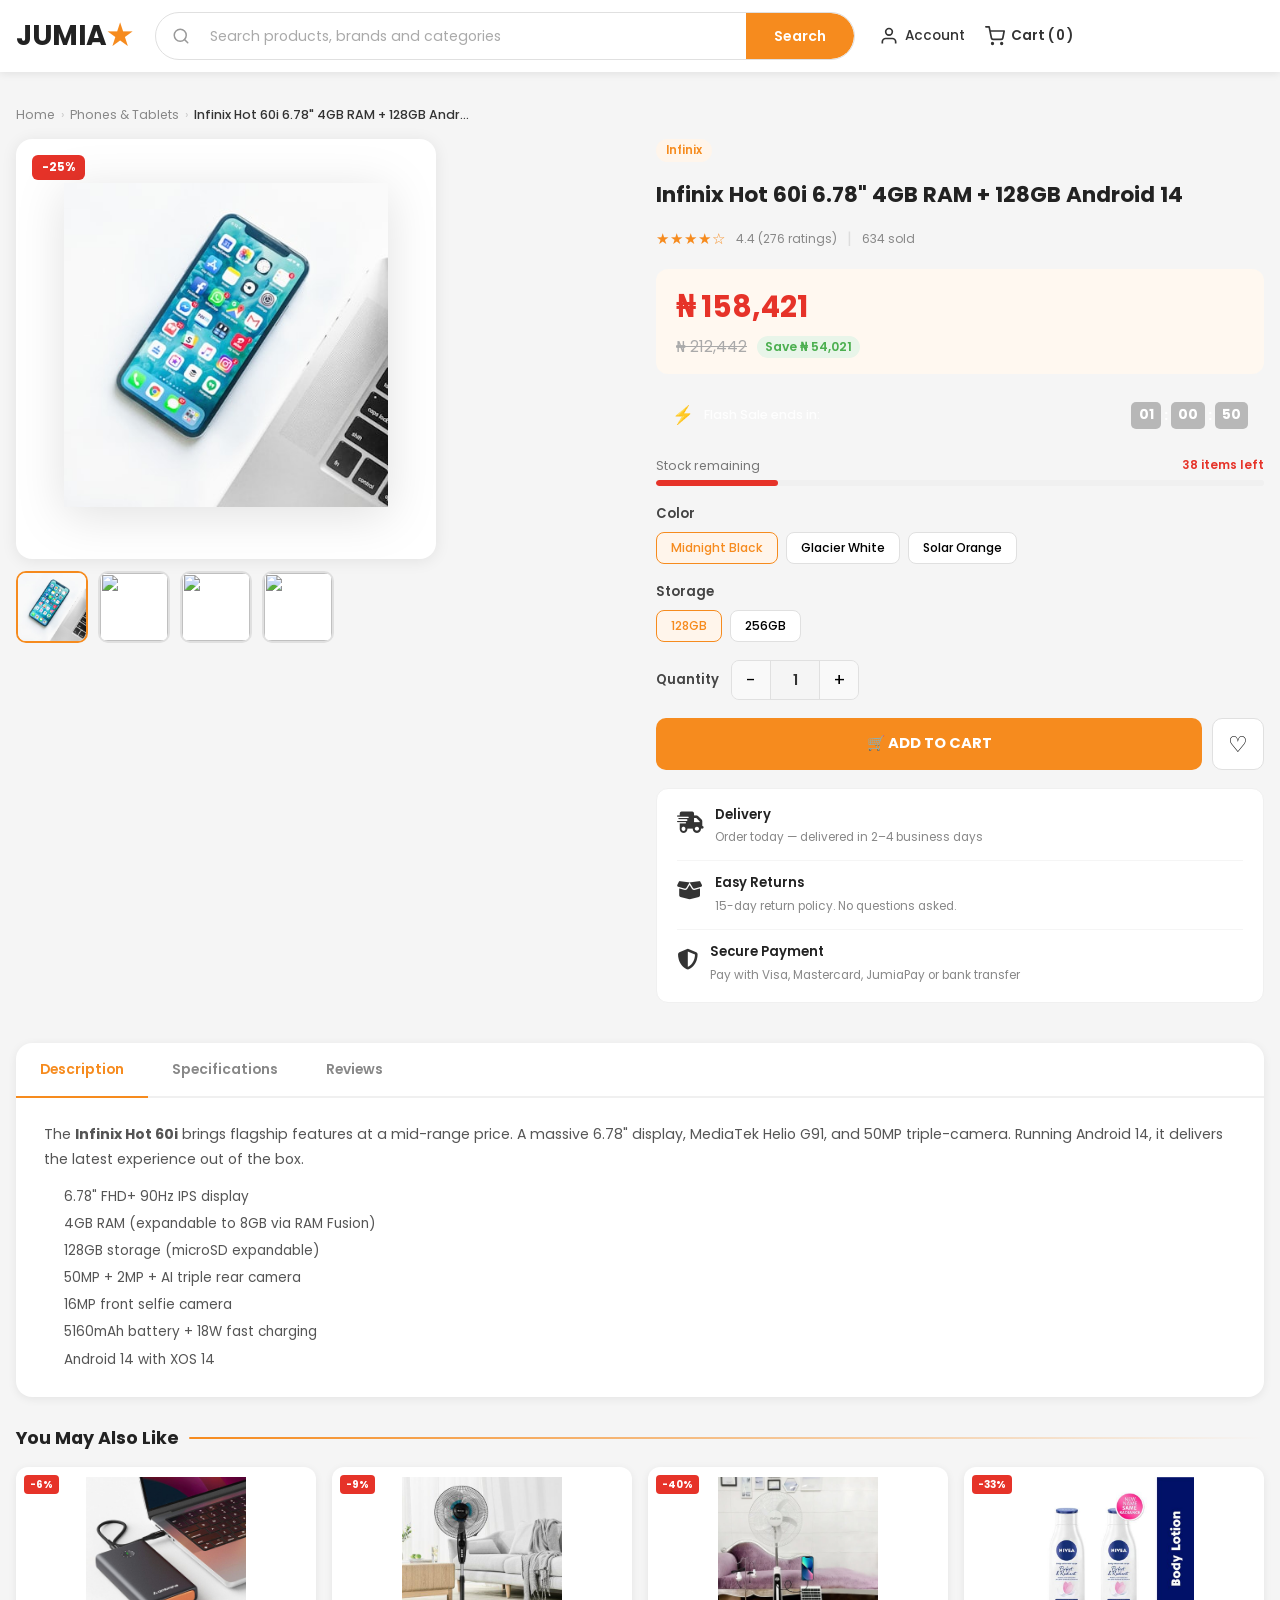
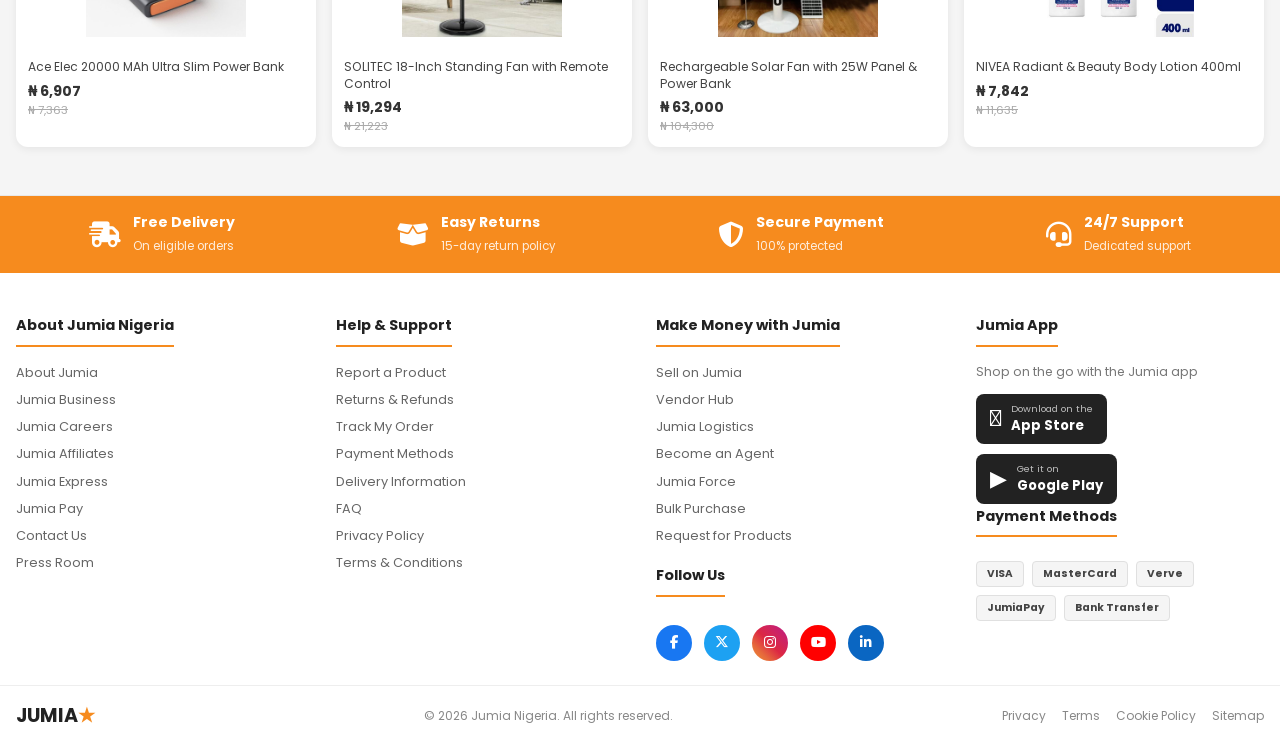
==== commit 2bb0a808: "Update product.html" ====
--- a/product.html
+++ b/product.html
@@ -302,10 +302,10 @@
     brand:'ACE ELEC',
     category:'Electronics',
     images:[
-      'images/ultraslim powerbank9.jpg',
-      'images/ultraslimpowerbank2.jpg',
-      'images/ultraslimpowerbank3.jpg',
-      'images/ultraslimpowerbank4.jpg'
+      'ultraslim powerbank9.jpg',
+      'ultraslimpowerbank2.jpg',
+      'ultraslimpowerbank3.jpg',
+      'ultraslimpowerbank4.jpg'
     ],
     discount:'-6%',
     priceNew:6907,
@@ -341,10 +341,10 @@
     brand:'SOLITEC',
     category:'Appliances',
     images:[
-      'images/standingfan2.jpg',
-      'images/solarfan2.jpg',
-      'images/Rechargablefan.jpg',
-      'images/standingfan2.jpg'
+      'standingfan2.jpg',
+      'solarfan2.jpg',
+      'Rechargablefan.jpg',
+      'standingfan2.jpg'
     ],
     discount:'-9%',
     priceNew:19294,
@@ -365,10 +365,10 @@
     brand:'SunBreeze',
     category:'Electronics',
     images:[
-      'images/Rechargablefan.jpg',
-      'images/standingfan2.jpg',
-      'images/solar fan.jpg',
-      'images/Rechargablefan.jpg'
+      'Rechargablefan.jpg',
+      'standingfan2.jpg',
+      'solar fan.jpg',
+      'Rechargablefan.jpg'
     ],
     discount:'-40%',
     priceNew:63000,
@@ -389,10 +389,10 @@
     brand:'NIVEA',
     category:'Health & Beauty',
     images:[
-      'images/NIVEA1.jpg',
-      'images/Nivea2.jpg',
-      'images/Nivea3.jpg',
-      'images/Nivea2.jpg'
+      'NIVEA1.jpg',
+      'Nivea2.jpg',
+      'Nivea3.jpg',
+      'Nivea2.jpg'
     ],
     discount:'-33%',
     priceNew:7842,
@@ -413,10 +413,10 @@
     brand:'SILVER CREST',
     category:'Appliances',
     images:[
-      'images/deepfry.jpg',
-      'images/deepfry2.jpg',
-      'images/deepfry.jpg',
-      'images/deepfry2.jpg'
+      'deepfry.jpg',
+      'deepfry2.jpg',
+      'deepfry.jpg',
+      'deepfry2.jpg'
     ],
     discount:'-18%',
     priceNew:36000,
@@ -437,10 +437,10 @@
     brand:'Infinix',
     category:'Phones & Tablets',
     images:[
-      'images/phone image2.jpg',
-      'images/.jpg',
-      'images/.jpg',
-      'images/.jpg'
+      'phone image2.jpg',
+      '.jpg',
+      'i.jpg',
+      'i.jpg'
     ],
     discount:'-25%',
     priceNew:158421,
@@ -624,4 +624,4 @@
 function showToast(msg){var t=document.getElementById('toast');t.textContent=msg;t.classList.add('show');setTimeout(function(){t.classList.remove('show');},2500);}
 </script>
 </body>
-</html>+</html>
